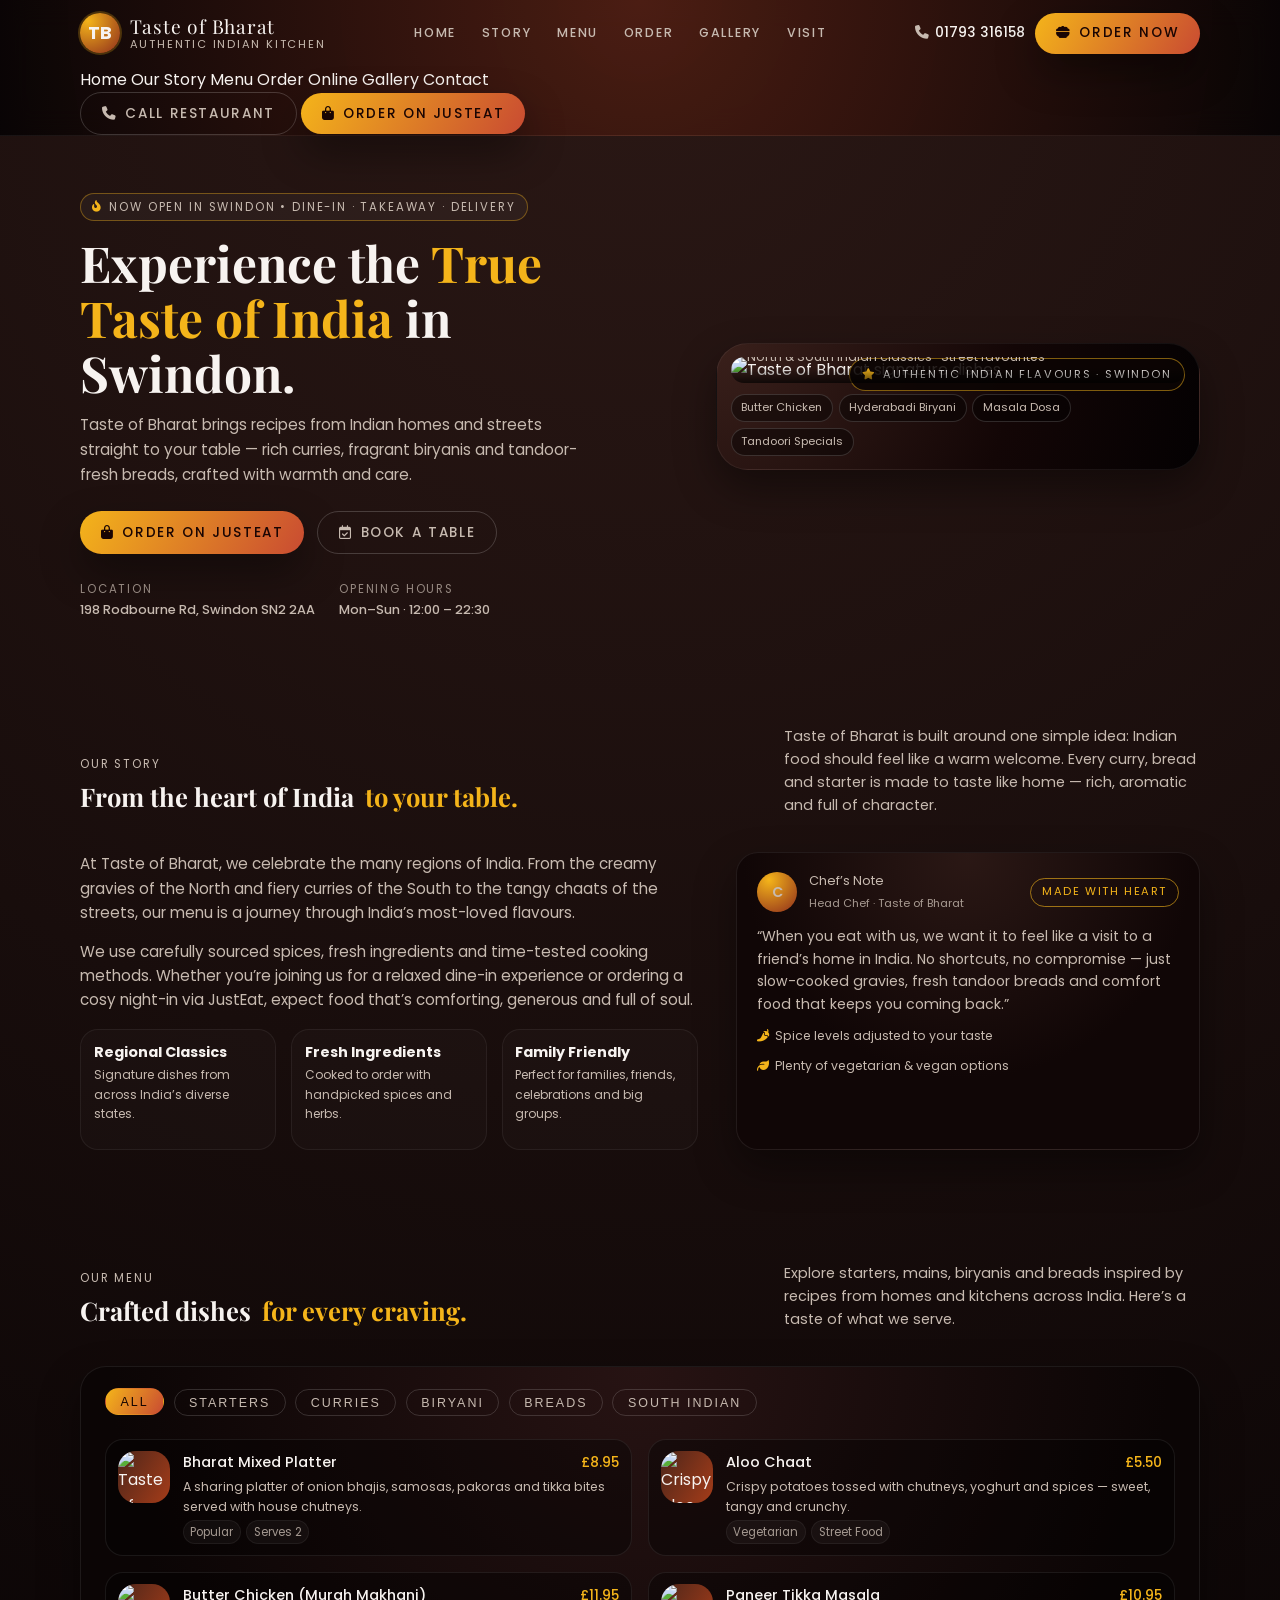
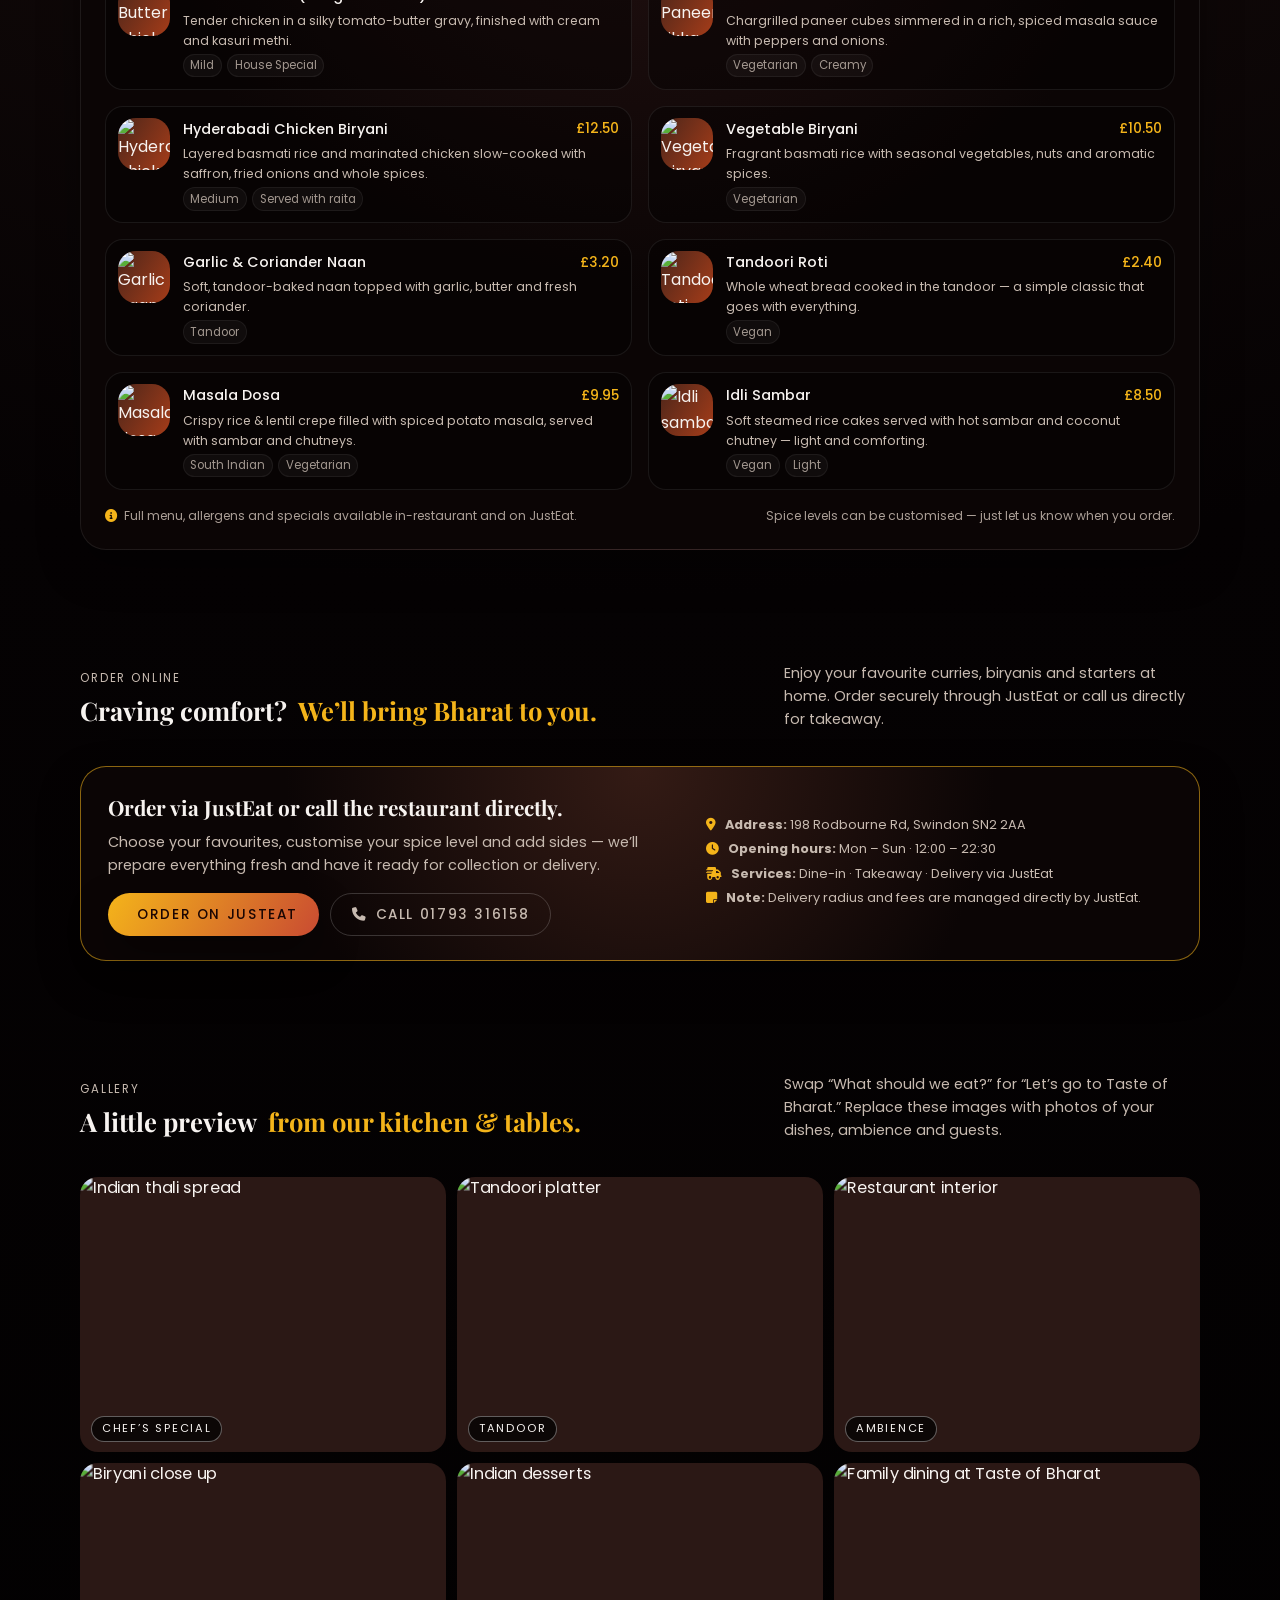
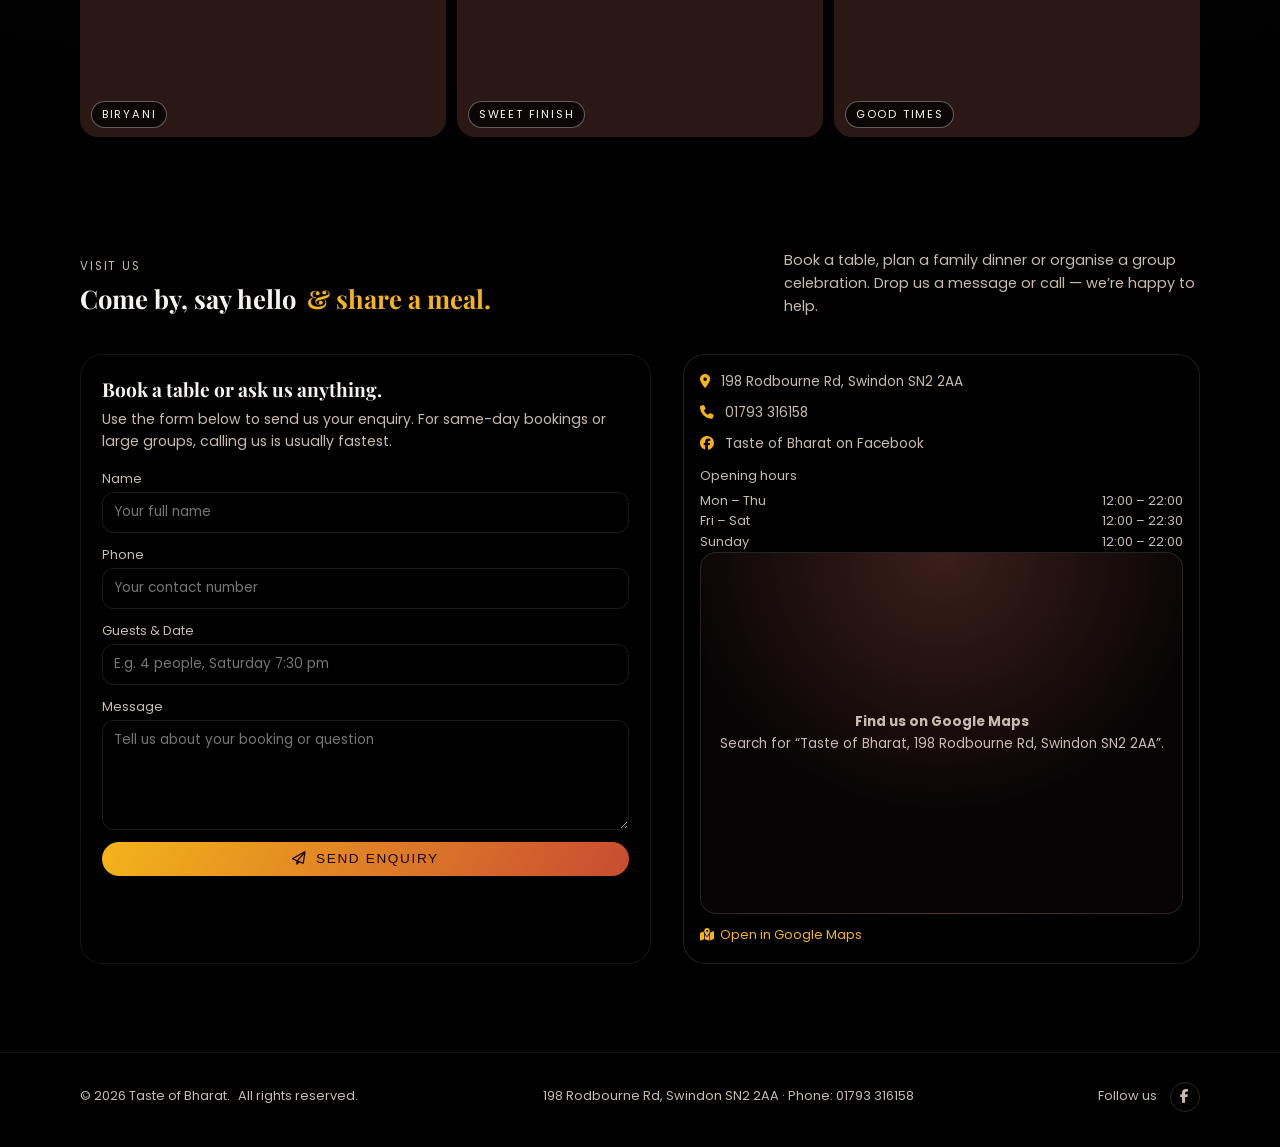
==== ToB.html @ fc9e3d6b "Index.html" ====
<!DOCTYPE html>
<html lang="en">
<head>
  <meta charset="UTF-8" />
  <meta name="viewport" content="width=device-width, initial-scale=1.0" />
  <title>Taste of Bharat | Authentic Indian Restaurant in Swindon</title>

  <!-- SEO Meta -->
  <meta name="description" content="Taste of Bharat is an authentic Indian restaurant in Swindon serving rich, homely flavours of India. Dine-in, takeaway and delivery available." />

  <!-- Google Fonts -->
  <link rel="preconnect" href="https://fonts.googleapis.com" />
  <link rel="preconnect" href="https://fonts.gstatic.com" crossorigin />
  <link href="https://fonts.googleapis.com/css2?family=Playfair+Display:wght@500;700&family=Poppins:wght@300;400;500;600;700&display=swap" rel="stylesheet" />

  <!-- Icons (Font Awesome) -->
  <link
    rel="stylesheet"
    href="https://cdnjs.cloudflare.com/ajax/libs/font-awesome/6.5.0/css/all.min.css"
    integrity="sha512-DTOQO9RWCH3ppGqcWaEA1BIZOC6xxalwEsw9c2QQeAIftl+Vegovlnee1c9QX4TctnWMn13TZye+giMm8e2LwA=="
    crossorigin="anonymous"
    referrerpolicy="no-referrer"
  />

  <style>
    :root {
      --primary: #c94b32; /* warm red */
      --primary-dark: #8f2e1c;
      --accent: #f4b41a; /* saffron gold */
      --bg: #0e0b0a;
      --bg-light: #171212;
      --text: #f7f3f0;
      --muted: #c7bab0;
      --card: #201614;
      --shadow-soft: 0 18px 40px rgba(0, 0, 0, 0.4);
      --radius-lg: 22px;
      --radius-pill: 999px;
      --transition-fast: 0.2s ease-out;
    }

    * {
      box-sizing: border-box;
      margin: 0;
      padding: 0;
    }

    html {
      scroll-behavior: smooth;
    }

    body {
      font-family: "Poppins", system-ui, -apple-system, BlinkMacSystemFont, "Segoe UI", sans-serif;
      background: radial-gradient(circle at top, #2b1815 0, #050203 50%, #000 100%);
      color: var(--text);
      line-height: 1.6;
      min-height: 100vh;
    }

    img {
      max-width: 100%;
      display: block;
    }

    a {
      color: inherit;
      text-decoration: none;
    }

    /* Layout */
    .container {
      width: min(1120px, 92vw);
      margin: 0 auto;
    }

    /* Header */
    header {
      position: sticky;
      top: 0;
      z-index: 50;
      backdrop-filter: blur(14px);
      background: radial-gradient(circle at top, rgba(79, 30, 19, 0.9), rgba(8, 4, 5, 0.95));
      border-bottom: 1px solid rgba(255, 255, 255, 0.06);
    }

    .nav {
      display: flex;
      align-items: center;
      justify-content: space-between;
      padding: 0.8rem 0;
    }

    .brand {
      display: flex;
      align-items: center;
      gap: 0.6rem;
    }

    .brand-logo {
      width: 40px;
      height: 40px;
      border-radius: 50%;
      background: radial-gradient(circle at 20% 20%, #f4b41a, #8f2e1c);
      display: flex;
      align-items: center;
      justify-content: center;
      font-weight: 700;
      font-size: 1.1rem;
      box-shadow: 0 0 0 2px rgba(244, 180, 26, 0.25);
    }

    .brand-text {
      display: flex;
      flex-direction: column;
      line-height: 1.2;
    }

    .brand-title {
      font-family: "Playfair Display", serif;
      font-size: 1.2rem;
      letter-spacing: 0.04em;
    }

    .brand-sub {
      font-size: 0.7rem;
      text-transform: uppercase;
      color: var(--muted);
      letter-spacing: 0.16em;
    }

    .nav-links {
      display: flex;
      align-items: center;
      gap: 1.6rem;
      font-size: 0.9rem;
    }

    .nav-links a {
      position: relative;
      text-transform: uppercase;
      letter-spacing: 0.14em;
      font-weight: 500;
      font-size: 0.78rem;
      color: var(--muted);
    }

    .nav-links a::after {
      content: "";
      position: absolute;
      left: 0;
      bottom: -0.35rem;
      width: 0;
      height: 2px;
      background: linear-gradient(90deg, var(--accent), var(--primary));
      border-radius: 999px;
      transition: width var(--transition-fast);
    }

    .nav-links a:hover::after {
      width: 100%;
    }

    .nav-links a:hover {
      color: var(--text);
    }

    .nav-cta {
      display: flex;
      align-items: center;
      gap: 0.6rem;
    }

    .btn {
      border: none;
      outline: none;
      border-radius: var(--radius-pill);
      padding: 0.6rem 1.3rem;
      font-size: 0.85rem;
      font-weight: 500;
      cursor: pointer;
      display: inline-flex;
      align-items: center;
      justify-content: center;
      gap: 0.5rem;
      text-transform: uppercase;
      letter-spacing: 0.12em;
      transition: transform var(--transition-fast), box-shadow var(--transition-fast), background var(--transition-fast), color var(--transition-fast);
      white-space: nowrap;
    }

    .btn-primary {
      background: linear-gradient(120deg, var(--accent), var(--primary));
      color: #1a0503;
      box-shadow: var(--shadow-soft);
    }

    .btn-primary:hover {
      transform: translateY(-1px);
      box-shadow: 0 24px 60px rgba(0, 0, 0, 0.55);
    }

    .btn-ghost {
      background: transparent;
      color: var(--muted);
      border: 1px solid rgba(255, 255, 255, 0.18);
    }

    .btn-ghost:hover {
      background: rgba(255, 255, 255, 0.04);
      color: var(--text);
    }

    .phone-link {
      display: flex;
      align-items: center;
      gap: 0.4rem;
      font-size: 0.86rem;
      color: var(--muted);
    }

    .phone-link span {
      font-weight: 500;
      color: var(--text);
    }

    .hamburger {
      display: none;
      flex-direction: column;
      gap: 4px;
      cursor: pointer;
    }

    .hamburger span {
      width: 20px;
      height: 2px;
      background: #f5e9e3;
      border-radius: 999px;
      transition: transform 0.2s ease, opacity 0.2s ease;
    }

    /* Mobile nav */
    @media (max-width: 768px) {
      .nav-links,
      .nav-cta .phone-link {
        display: none;
      }

      .hamburger {
        display: flex;
      }

      .nav {
        padding-inline: 0.2rem;
      }

      header {
        background: rgba(10, 4, 5, 0.96);
      }

      .mobile-menu {
        display: none;
        background: #120708;
        border-bottom: 1px solid rgba(255, 255, 255, 0.06);
      }

      .mobile-menu.open {
        display: block;
      }

      .mobile-menu-inner {
        padding: 0.75rem 0 1rem;
        display: flex;
        flex-direction: column;
        gap: 0.4rem;
      }

      .mobile-menu-inner a {
        padding: 0.45rem 0;
        font-size: 0.85rem;
        text-transform: uppercase;
        letter-spacing: 0.16em;
        color: var(--muted);
        border-bottom: 1px dotted rgba(255, 255, 255, 0.08);
      }

      .mobile-menu-inner a:last-child {
        border-bottom: none;
      }

      .mobile-cta {
        display: flex;
        flex-direction: column;
        gap: 0.5rem;
        margin-top: 0.5rem;
      }
    }

    /* Hero */
    .hero {
      padding: 3.5rem 0 3rem;
      position: relative;
    }

    .hero-grid {
      display: grid;
      grid-template-columns: minmax(0, 1.1fr) minmax(0, 0.9fr);
      gap: 2.8rem;
      align-items: center;
    }

    .pill {
      display: inline-flex;
      align-items: center;
      gap: 0.4rem;
      border-radius: var(--radius-pill);
      padding: 0.25rem 0.7rem;
      background: rgba(255, 255, 255, 0.04);
      border: 1px solid rgba(244, 180, 26, 0.38);
      font-size: 0.72rem;
      letter-spacing: 0.16em;
      text-transform: uppercase;
      color: var(--muted);
      margin-bottom: 0.9rem;
    }

    .pill i {
      color: var(--accent);
    }

    .hero-title {
      font-family: "Playfair Display", serif;
      font-size: clamp(2.2rem, 5vw, 3.1rem);
      line-height: 1.1;
      margin-bottom: 0.9rem;
    }

    .hero-title span {
      color: var(--accent);
    }

    .hero-subtitle {
      font-size: 0.96rem;
      color: var(--muted);
      max-width: 32rem;
      margin-bottom: 1.5rem;
    }

    .hero-cta {
      display: flex;
      flex-wrap: wrap;
      gap: 0.8rem;
      margin-bottom: 1.6rem;
    }

    .hero-meta {
      display: flex;
      flex-wrap: wrap;
      gap: 1.5rem;
      font-size: 0.8rem;
      color: var(--muted);
    }

    .hero-tag {
      display: flex;
      flex-direction: column;
      gap: 0.15rem;
    }

    .hero-tag-label {
      text-transform: uppercase;
      letter-spacing: 0.16em;
      font-size: 0.72rem;
      color: rgba(199, 186, 176, 0.7);
    }

    .hero-tag-value {
      font-weight: 500;
    }

    .hero-image-card {
      background: radial-gradient(circle at top left, #3a201b, #130606 60%, #040102 100%);
      border-radius: 32px;
      padding: 0.85rem;
      box-shadow: var(--shadow-soft);
      position: relative;
      overflow: hidden;
      border: 1px solid rgba(255, 255, 255, 0.06);
    }

    .hero-photo {
      position: relative;
      border-radius: 26px;
      overflow: hidden;
      max-height: 360px;
    }

    .hero-photo::before {
      content: "";
      position: absolute;
      inset: 0;
      background: linear-gradient(to top, rgba(0, 0, 0, 0.68), transparent 60%);
      z-index: 1;
    }

    .hero-photo img {
      width: 100%;
      height: 100%;
      object-fit: cover;
    }

    .hero-photo-caption {
      position: absolute;
      left: 1rem;
      bottom: 1rem;
      z-index: 2;
    }

    .hero-photo-caption h3 {
      font-family: "Playfair Display", serif;
      font-size: 1.2rem;
      margin-bottom: 0.15rem;
    }

    .hero-photo-caption p {
      font-size: 0.78rem;
      color: var(--muted);
    }

    .hero-floating-badge {
      position: absolute;
      top: 0.9rem;
      right: 0.9rem;
      background: rgba(12, 5, 4, 0.88);
      border: 1px solid rgba(244, 180, 26, 0.5);
      border-radius: 999px;
      padding: 0.4rem 0.75rem;
      font-size: 0.7rem;
      text-transform: uppercase;
      letter-spacing: 0.16em;
      display: inline-flex;
      align-items: center;
      gap: 0.4rem;
    }

    .hero-floating-badge i {
      color: var(--accent);
    }

    .hero-chip-stack {
      display: flex;
      flex-wrap: wrap;
      gap: 0.35rem;
      margin-top: 0.7rem;
    }

    .chip {
      font-size: 0.7rem;
      padding: 0.25rem 0.6rem;
      border-radius: 999px;
      border: 1px solid rgba(255, 255, 255, 0.15);
      color: var(--muted);
      background: rgba(0, 0, 0, 0.4);
    }

    /* Sections */
    .section {
      padding: 3.5rem 0;
    }

    .section-header {
      display: flex;
      justify-content: space-between;
      align-items: flex-end;
      gap: 1.8rem;
      margin-bottom: 2.2rem;
    }

    .section-title {
      font-family: "Playfair Display", serif;
      font-size: 1.6rem;
      display: flex;
      align-items: center;
      gap: 0.7rem;
    }

    .section-title span {
      color: var(--accent);
    }

    .section-kicker {
      text-transform: uppercase;
      letter-spacing: 0.16em;
      font-size: 0.72rem;
      color: var(--muted);
      margin-bottom: 0.15rem;
    }

    .section-desc {
      font-size: 0.9rem;
      color: var(--muted);
      max-width: 26rem;
    }

    @media (max-width: 768px) {
      .hero {
        padding-top: 2.4rem;
      }

      .hero-grid {
        grid-template-columns: minmax(0, 1fr);
        gap: 2rem;
      }

      .hero-image-card {
        order: -1;
      }

      .section {
        padding: 3rem 0;
      }

      .section-header {
        flex-direction: column;
        align-items: flex-start;
      }
    }

    /* About */
    .about-grid {
      display: grid;
      grid-template-columns: minmax(0, 1.2fr) minmax(0, 0.9fr);
      gap: 2.4rem;
    }

    .about-text p {
      margin-bottom: 0.9rem;
      font-size: 0.95rem;
      color: var(--muted);
    }

    .about-highlights {
      display: grid;
      grid-template-columns: repeat(3, minmax(0, 1fr));
      gap: 0.9rem;
      margin-top: 1rem;
    }

    .about-stat {
      background: rgba(255, 255, 255, 0.02);
      border-radius: 18px;
      padding: 0.7rem 0.8rem;
      border: 1px solid rgba(255, 255, 255, 0.06);
    }

    .about-stat h4 {
      font-size: 0.9rem;
      margin-bottom: 0.1rem;
    }

    .about-stat p {
      font-size: 0.75rem;
      color: var(--muted);
    }

    .about-card {
      background: radial-gradient(circle at top, #2b1815, #100606 60%);
      border-radius: 22px;
      padding: 1.1rem 1.25rem;
      border: 1px solid rgba(255, 255, 255, 0.08);
      box-shadow: var(--shadow-soft);
      display: flex;
      flex-direction: column;
      gap: 0.7rem;
      font-size: 0.88rem;
      color: var(--muted);
    }

    .about-card-header {
      display: flex;
      align-items: center;
      justify-content: space-between;
    }

    .chef-info {
      display: flex;
      align-items: center;
      gap: 0.7rem;
    }

    .chef-avatar {
      width: 40px;
      height: 40px;
      border-radius: 50%;
      background: radial-gradient(circle at 30% 20%, #f4b41a, #8f2e1c);
      display: flex;
      align-items: center;
      justify-content: center;
      font-weight: 600;
    }

    .chef-meta span {
      display: block;
      font-size: 0.8rem;
    }

    .chef-meta small {
      font-size: 0.7rem;
      color: rgba(199, 186, 176, 0.8);
    }

    .about-card-badge {
      font-size: 0.7rem;
      text-transform: uppercase;
      letter-spacing: 0.14em;
      padding: 0.3rem 0.7rem;
      border-radius: 999px;
      border: 1px solid rgba(244, 180, 26, 0.6);
      color: var(--accent);
    }

    .about-card-footer {
      display: flex;
      flex-wrap: wrap;
      justify-content: space-between;
      gap: 0.6rem;
      font-size: 0.77rem;
    }

    .about-card-footer span i {
      margin-right: 0.35rem;
      color: var(--accent);
    }

    @media (max-width: 900px) {
      .about-grid {
        grid-template-columns: minmax(0, 1fr);
      }

      .about-highlights {
        grid-template-columns: repeat(2, minmax(0, 1fr));
      }
    }

    @media (max-width: 600px) {
      .about-highlights {
        grid-template-columns: minmax(0, 1fr);
      }
    }

    /* Menu */
    .menu-card {
      background: radial-gradient(circle at top, #271313, #0b0505 55%);
      border-radius: 26px;
      padding: 1.4rem 1.5rem 1.5rem;
      border: 1px solid rgba(255, 255, 255, 0.08);
      box-shadow: var(--shadow-soft);
    }

    .menu-tabs {
      display: flex;
      flex-wrap: wrap;
      gap: 0.6rem;
      margin-bottom: 1.4rem;
    }

    .menu-tab {
      font-size: 0.78rem;
      padding: 0.35rem 0.9rem;
      border-radius: 999px;
      border: 1px solid rgba(255, 255, 255, 0.15);
      background: transparent;
      color: var(--muted);
      text-transform: uppercase;
      letter-spacing: 0.16em;
      cursor: pointer;
      transition: background var(--transition-fast), color var(--transition-fast), border-color var(--transition-fast), transform var(--transition-fast);
    }

    .menu-tab.active {
      background: linear-gradient(120deg, var(--accent), var(--primary));
      color: #160503;
      border-color: transparent;
      transform: translateY(-1px);
    }

    .menu-grid {
      display: grid;
      grid-template-columns: repeat(2, minmax(0, 1fr));
      gap: 1rem;
    }

    .menu-item {
      display: flex;
      gap: 0.8rem;
      align-items: flex-start;
      padding: 0.7rem 0.75rem;
      border-radius: 18px;
      background: rgba(0, 0, 0, 0.35);
      border: 1px solid rgba(255, 255, 255, 0.08);
    }

    .menu-thumb {
      width: 52px;
      height: 52px;
      border-radius: 18px;
      overflow: hidden;
      flex-shrink: 0;
      background: linear-gradient(120deg, #4d261a, #a53c19);
    }

    .menu-thumb img {
      width: 100%;
      height: 100%;
      object-fit: cover;
    }

    .menu-content {
      flex: 1;
    }

    .menu-title-row {
      display: flex;
      justify-content: space-between;
      align-items: center;
      gap: 0.5rem;
      margin-bottom: 0.2rem;
    }

    .menu-name {
      font-size: 0.9rem;
      font-weight: 500;
    }

    .menu-price {
      font-size: 0.86rem;
      font-weight: 500;
      color: var(--accent);
      white-space: nowrap;
    }

    .menu-desc {
      font-size: 0.78rem;
      color: var(--muted);
      margin-bottom: 0.2rem;
    }

    .menu-tags {
      font-size: 0.72rem;
      color: rgba(199, 186, 176, 0.8);
      display: flex;
      flex-wrap: wrap;
      gap: 0.35rem;
    }

    .menu-tags span {
      padding: 0.1rem 0.4rem;
      border-radius: 999px;
      background: rgba(255, 255, 255, 0.04);
      border: 1px solid rgba(255, 255, 255, 0.06);
    }

    .menu-note {
      margin-top: 1rem;
      font-size: 0.76rem;
      color: rgba(199, 186, 176, 0.85);
      display: flex;
      justify-content: space-between;
      gap: 0.5rem;
      flex-wrap: wrap;
    }

    .menu-note i {
      margin-right: 0.25rem;
      color: var(--accent);
    }

    @media (max-width: 768px) {
      .menu-grid {
        grid-template-columns: minmax(0, 1fr);
      }
    }

    /* Order section */
    .order-card {
      display: grid;
      grid-template-columns: minmax(0, 1.1fr) minmax(0, 0.9fr);
      gap: 1.8rem;
      padding: 1.5rem 1.7rem;
      border-radius: 26px;
      background: radial-gradient(circle at top, #341b15, #0b0505 60%);
      border: 1px solid rgba(244, 180, 26, 0.55);
      box-shadow: var(--shadow-soft);
      align-items: center;
    }

    .order-card h3 {
      font-family: "Playfair Display", serif;
      font-size: 1.3rem;
      margin-bottom: 0.4rem;
    }

    .order-card p {
      font-size: 0.9rem;
      color: var(--muted);
      margin-bottom: 1rem;
    }

    .order-cta {
      display: flex;
      flex-wrap: wrap;
      gap: 0.7rem;
    }

    .order-details {
      font-size: 0.8rem;
      color: var(--muted);
    }

    .order-details div {
      margin-bottom: 0.25rem;
    }

    .order-details i {
      margin-right: 0.35rem;
      color: var(--accent);
    }

    @media (max-width: 768px) {
      .order-card {
        grid-template-columns: minmax(0, 1fr);
      }
    }

    /* Gallery */
    .gallery-grid {
      display: grid;
      grid-template-columns: repeat(3, minmax(0, 1fr));
      gap: 0.7rem;
    }

    .gallery-item {
      position: relative;
      border-radius: 18px;
      overflow: hidden;
      background: #2b1815;
      aspect-ratio: 4/3;
    }

    .gallery-item img {
      width: 100%;
      height: 100%;
      object-fit: cover;
      transform: scale(1.02);
      transition: transform 0.25s ease-out, opacity 0.25s ease-out;
    }

    .gallery-item::after {
      content: "";
      position: absolute;
      inset: 0;
      background: linear-gradient(to top, rgba(0, 0, 0, 0.4), transparent 60%);
      opacity: 0;
      transition: opacity 0.2s ease-out;
    }

    .gallery-item:hover img {
      transform: scale(1.06);
      opacity: 0.92;
    }

    .gallery-item:hover::after {
      opacity: 1;
    }

    .gallery-badge {
      position: absolute;
      left: 0.7rem;
      bottom: 0.6rem;
      font-size: 0.7rem;
      padding: 0.2rem 0.6rem;
      border-radius: 999px;
      background: rgba(0, 0, 0, 0.7);
      border: 1px solid rgba(255, 255, 255, 0.35);
      text-transform: uppercase;
      letter-spacing: 0.16em;
    }

    @media (max-width: 900px) {
      .gallery-grid {
        grid-template-columns: repeat(2, minmax(0, 1fr));
      }
    }

    @media (max-width: 600px) {
      .gallery-grid {
        grid-template-columns: minmax(0, 1fr);
      }
    }

    /* Contact */
    .contact-grid {
      display: grid;
      grid-template-columns: minmax(0, 1.05fr) minmax(0, 0.95fr);
      gap: 2rem;
    }

    .contact-card {
      background: rgba(0, 0, 0, 0.4);
      border-radius: 22px;
      padding: 1.2rem 1.3rem 1.4rem;
      border: 1px solid rgba(255, 255, 255, 0.08);
      box-shadow: var(--shadow-soft);
    }

    .contact-card h3 {
      font-family: "Playfair Display", serif;
      font-size: 1.2rem;
      margin-bottom: 0.2rem;
    }

    .contact-card p {
      font-size: 0.88rem;
      color: var(--muted);
      margin-bottom: 1rem;
    }

    .contact-form {
      display: grid;
      gap: 0.75rem;
    }

    .field {
      display: flex;
      flex-direction: column;
      gap: 0.15rem;
      font-size: 0.8rem;
    }

    .field label {
      color: var(--muted);
    }

    .field input,
    .field textarea {
      background: rgba(0, 0, 0, 0.6);
      border-radius: 12px;
      border: 1px solid rgba(255, 255, 255, 0.1);
      padding: 0.6rem 0.7rem;
      color: var(--text);
      font-family: inherit;
      font-size: 0.85rem;
      outline: none;
      transition: border var(--transition-fast), box-shadow var(--transition-fast), background var(--transition-fast);
    }

    .field input:focus,
    .field textarea:focus {
      border-color: rgba(244, 180, 26, 0.8);
      box-shadow: 0 0 0 1px rgba(244, 180, 26, 0.4);
      background: rgba(0, 0, 0, 0.8);
    }

    .field textarea {
      min-height: 110px;
      resize: vertical;
    }

    .contact-meta {
      font-size: 0.85rem;
      color: var(--muted);
    }

    .contact-meta-item {
      margin-bottom: 0.6rem;
    }

    .contact-meta-item i {
      margin-right: 0.4rem;
      color: var(--accent);
    }

    .contact-hours {
      margin-top: 0.7rem;
      font-size: 0.8rem;
    }

    .hours-list {
      margin-top: 0.25rem;
    }

    .hours-list div {
      display: flex;
      justify-content: space-between;
      gap: 0.5rem;
    }

    .map-card {
      background: rgba(0, 0, 0, 0.6);
      border-radius: 22px;
      padding: 1rem;
      border: 1px solid rgba(255, 255, 255, 0.12);
    }

    .map-placeholder {
      width: 100%;
      border-radius: 16px;
      overflow: hidden;
      border: 1px solid rgba(255, 255, 255, 0.12);
      aspect-ratio: 4/3;
      background: radial-gradient(circle at top, #3b1f1a, #080405 60%);
      display: flex;
      align-items: center;
      justify-content: center;
      font-size: 0.85rem;
      color: var(--muted);
      text-align: center;
      padding: 1rem;
    }

    .map-link {
      margin-top: 0.7rem;
      font-size: 0.8rem;
      color: var(--accent);
      display: inline-flex;
      align-items: center;
      gap: 0.35rem;
    }

    @media (max-width: 900px) {
      .contact-grid {
        grid-template-columns: minmax(0, 1fr);
      }
    }

    /* Footer */
    footer {
      padding: 1.8rem 0 2.2rem;
      border-top: 1px solid rgba(255, 255, 255, 0.08);
      margin-top: 2rem;
    }

    .footer-grid {
      display: flex;
      flex-wrap: wrap;
      gap: 1.4rem;
      justify-content: space-between;
      align-items: center;
      font-size: 0.8rem;
      color: var(--muted);
    }

    .footer-brand {
      display: flex;
      align-items: center;
      gap: 0.5rem;
    }

    .footer-social {
      display: flex;
      align-items: center;
      gap: 0.8rem;
    }

    .footer-social a {
      width: 30px;
      height: 30px;
      border-radius: 999px;
      border: 1px solid rgba(255, 255, 255, 0.15);
      display: inline-flex;
      align-items: center;
      justify-content: center;
      font-size: 0.86rem;
      transition: background var(--transition-fast), border var(--transition-fast), transform var(--transition-fast);
    }

    .footer-social a:hover {
      background: rgba(244, 180, 26, 0.1);
      border-color: rgba(244, 180, 26, 0.7);
      transform: translateY(-1px);
    }

    /* WhatsApp floating button (optional) */
    .whatsapp-float {
      position: fixed;
      right: 1.2rem;
      bottom: 1.3rem;
      z-index: 60;
    }

    .whatsapp-float a {
      width: 50px;
      height: 50px;
      border-radius: 50%;
      background: #25d366;
      display: flex;
      align-items: center;
      justify-content: center;
      color: #fff;
      box-shadow: 0 12px 30px rgba(0, 0, 0, 0.6);
      font-size: 1.3rem;
    }

    @media (max-width: 600px) {
      .whatsapp-float a {
        width: 46px;
        height: 46px;
        font-size: 1.15rem;
      }
    }
  </style>
</head>
<body>
  <!-- Header -->
  <header>
    <div class="container">
      <nav class="nav">
        <div class="brand">
          <div class="brand-logo">TB</div>
          <div class="brand-text">
            <span class="brand-title">Taste of Bharat</span>
            <span class="brand-sub">Authentic Indian Kitchen</span>
          </div>
        </div>

        <div class="nav-links">
          <a href="#home">Home</a>
          <a href="#about">Story</a>
          <a href="#menu">Menu</a>
          <a href="#order">Order</a>
          <a href="#gallery">Gallery</a>
          <a href="#contact">Visit</a>
        </div>

        <div class="nav-cta">
          <a href="tel:01793316158" class="phone-link">
            <i class="fa-solid fa-phone"></i>
            <span>01793&nbsp;316158</span>
          </a>
          <a href="#order" class="btn btn-primary">
            <i class="fa-solid fa-bowl-food"></i>
            Order Now
          </a>
          <div class="hamburger" id="hamburger">
            <span></span><span></span><span></span>
          </div>
        </div>
      </nav>
    </div>

    <!-- Mobile menu -->
    <div class="mobile-menu" id="mobileMenu">
      <div class="container">
        <div class="mobile-menu-inner">
          <a href="#home">Home</a>
          <a href="#about">Our Story</a>
          <a href="#menu">Menu</a>
          <a href="#order">Order Online</a>
          <a href="#gallery">Gallery</a>
          <a href="#contact">Contact</a>

          <div class="mobile-cta">
            <a href="tel:01793316158" class="btn btn-ghost">
              <i class="fa-solid fa-phone"></i>
              Call Restaurant
            </a>
            <a href="#order" class="btn btn-primary">
              <i class="fa-solid fa-bag-shopping"></i>
              Order on JustEat
            </a>
          </div>
        </div>
      </div>
    </div>
  </header>

  <!-- Hero -->
  <main id="home" class="hero">
    <div class="container">
      <div class="hero-grid">
        <!-- Left -->
        <div>
          <div class="pill">
            <i class="fa-solid fa-fire-flame-curved"></i>
            Now open in Swindon • Dine-in · Takeaway · Delivery
          </div>
          <h1 class="hero-title">
            Experience the <span>True Taste of India</span> in Swindon.
          </h1>
          <p class="hero-subtitle">
            Taste of Bharat brings recipes from Indian homes and streets straight to your table — rich curries, fragrant biryanis and tandoor-fresh breads, crafted with warmth and care.
          </p>

          <div class="hero-cta">
            <a href="#order" class="btn btn-primary">
              <i class="fa-solid fa-bag-shopping"></i>
              Order on JustEat
            </a>
            <a href="#contact" class="btn btn-ghost">
              <i class="fa-regular fa-calendar-check"></i>
              Book a Table
            </a>
          </div>

          <div class="hero-meta">
            <div class="hero-tag">
              <span class="hero-tag-label">Location</span>
              <span class="hero-tag-value">198 Rodbourne Rd, Swindon SN2 2AA</span>
            </div>
            <div class="hero-tag">
              <span class="hero-tag-label">Opening Hours</span>
              <span class="hero-tag-value">Mon–Sun · 12:00 – 22:30</span>
            </div>
          </div>
        </div>

        <!-- Right -->
        <div class="hero-image-card">
          <div class="hero-photo">
            <!-- Replace src with your hero food photo -->
            <img src="hero-food.jpg" alt="Taste of Bharat signature dishes" />
            <div class="hero-photo-caption">
              <h3>Plates Full of Bharat</h3>
              <p>North & South Indian classics · Street favourites</p>
            </div>
          </div>

          <div class="hero-floating-badge">
            <i class="fa-solid fa-star"></i>
            Authentic Indian flavours · Swindon
          </div>

          <div class="hero-chip-stack">
            <span class="chip">Butter Chicken</span>
            <span class="chip">Hyderabadi Biryani</span>
            <span class="chip">Masala Dosa</span>
            <span class="chip">Tandoori Specials</span>
          </div>
        </div>
      </div>
    </div>
  </main>

  <!-- About -->
  <section id="about" class="section">
    <div class="container">
      <div class="section-header">
        <div>
          <div class="section-kicker">Our Story</div>
          <h2 class="section-title">
            From the heart of India <span>to your table.</span>
          </h2>
        </div>
        <p class="section-desc">
          Taste of Bharat is built around one simple idea: Indian food should feel like a warm welcome. Every curry, bread and starter is made to taste like home — rich, aromatic and full of character.
        </p>
      </div>

      <div class="about-grid">
        <div class="about-text">
          <p>
            At Taste of Bharat, we celebrate the many regions of India. From the creamy gravies of the North and fiery curries of the South to the tangy chaats of the streets, our menu is a journey through India’s most-loved flavours.
          </p>
          <p>
            We use carefully sourced spices, fresh ingredients and time-tested cooking methods. Whether you’re joining us for a relaxed dine-in experience or ordering a cosy night-in via JustEat, expect food that’s comforting, generous and full of soul.
          </p>

          <div class="about-highlights">
            <div class="about-stat">
              <h4>Regional Classics</h4>
              <p>Signature dishes from across India’s diverse states.</p>
            </div>
            <div class="about-stat">
              <h4>Fresh Ingredients</h4>
              <p>Cooked to order with handpicked spices and herbs.</p>
            </div>
            <div class="about-stat">
              <h4>Family Friendly</h4>
              <p>Perfect for families, friends, celebrations and big groups.</p>
            </div>
          </div>
        </div>

        <aside class="about-card">
          <div class="about-card-header">
            <div class="chef-info">
              <div class="chef-avatar">C</div>
              <div class="chef-meta">
                <span>Chef’s Note</span>
                <small>Head Chef · Taste of Bharat</small>
              </div>
            </div>
            <div class="about-card-badge">Made with Heart</div>
          </div>
          <p>
            “When you eat with us, we want it to feel like a visit to a friend’s home in India. No shortcuts, no compromise —
            just slow-cooked gravies, fresh tandoor breads and comfort food that keeps you coming back.”
          </p>
          <div class="about-card-footer">
            <span><i class="fa-solid fa-pepper-hot"></i>Spice levels adjusted to your taste</span>
            <span><i class="fa-solid fa-leaf"></i>Plenty of vegetarian & vegan options</span>
          </div>
        </aside>
      </div>
    </div>
  </section>

  <!-- Menu -->
  <section id="menu" class="section">
    <div class="container">
      <div class="section-header">
        <div>
          <div class="section-kicker">Our Menu</div>
          <h2 class="section-title">
            Crafted dishes <span>for every craving.</span>
          </h2>
        </div>
        <p class="section-desc">
          Explore starters, mains, biryanis and breads inspired by recipes from homes and kitchens across India. Here’s a taste of what we serve.
        </p>
      </div>

      <div class="menu-card">
        <div class="menu-tabs">
          <button class="menu-tab active" data-category="all">All</button>
          <button class="menu-tab" data-category="starters">Starters</button>
          <button class="menu-tab" data-category="mains">Curries</button>
          <button class="menu-tab" data-category="biryani">Biryani</button>
          <button class="menu-tab" data-category="breads">Breads</button>
          <button class="menu-tab" data-category="south">South Indian</button>
        </div>

        <div class="menu-grid" id="menuGrid">
          <!-- Each .menu-item has data-category attribute(s) -->
          <article class="menu-item" data-category="starters">
            <div class="menu-thumb">
              <img src="starter-mixed-platter.jpg" alt="Taste of Bharat mixed starter platter" />
            </div>
            <div class="menu-content">
              <div class="menu-title-row">
                <h3 class="menu-name">Bharat Mixed Platter</h3>
                <span class="menu-price">£8.95</span>
              </div>
              <p class="menu-desc">
                A sharing platter of onion bhajis, samosas, pakoras and tikka bites served with house chutneys.
              </p>
              <div class="menu-tags">
                <span>Popular</span>
                <span>Serves 2</span>
              </div>
            </div>
          </article>

          <article class="menu-item" data-category="starters">
            <div class="menu-thumb">
              <img src="starter-chaat.jpg" alt="Crispy aloo chaat" />
            </div>
            <div class="menu-content">
              <div class="menu-title-row">
                <h3 class="menu-name">Aloo Chaat</h3>
                <span class="menu-price">£5.50</span>
              </div>
              <p class="menu-desc">
                Crispy potatoes tossed with chutneys, yoghurt and spices — sweet, tangy and crunchy.
              </p>
              <div class="menu-tags">
                <span>Vegetarian</span>
                <span>Street Food</span>
              </div>
            </div>
          </article>

          <article class="menu-item" data-category="mains">
            <div class="menu-thumb">
              <img src="main-butter-chicken.jpg" alt="Butter chicken curry" />
            </div>
            <div class="menu-content">
              <div class="menu-title-row">
                <h3 class="menu-name">Butter Chicken (Murgh Makhani)</h3>
                <span class="menu-price">£11.95</span>
              </div>
              <p class="menu-desc">
                Tender chicken in a silky tomato-butter gravy, finished with cream and kasuri methi.
              </p>
              <div class="menu-tags">
                <span>Mild</span>
                <span>House Special</span>
              </div>
            </div>
          </article>

          <article class="menu-item" data-category="mains">
            <div class="menu-thumb">
              <img src="main-paneer-tikka-masala.jpg" alt="Paneer tikka masala" />
            </div>
            <div class="menu-content">
              <div class="menu-title-row">
                <h3 class="menu-name">Paneer Tikka Masala</h3>
                <span class="menu-price">£10.95</span>
              </div>
              <p class="menu-desc">
                Chargrilled paneer cubes simmered in a rich, spiced masala sauce with peppers and onions.
              </p>
              <div class="menu-tags">
                <span>Vegetarian</span>
                <span>Creamy</span>
              </div>
            </div>
          </article>

          <article class="menu-item" data-category="biryani">
            <div class="menu-thumb">
              <img src="biryani-hyderabadi.jpg" alt="Hyderabadi chicken biryani" />
            </div>
            <div class="menu-content">
              <div class="menu-title-row">
                <h3 class="menu-name">Hyderabadi Chicken Biryani</h3>
                <span class="menu-price">£12.50</span>
              </div>
              <p class="menu-desc">
                Layered basmati rice and marinated chicken slow-cooked with saffron, fried onions and whole spices.
              </p>
              <div class="menu-tags">
                <span>Medium</span>
                <span>Served with raita</span>
              </div>
            </div>
          </article>

          <article class="menu-item" data-category="biryani">
            <div class="menu-thumb">
              <img src="biryani-veg.jpg" alt="Vegetable biryani" />
            </div>
            <div class="menu-content">
              <div class="menu-title-row">
                <h3 class="menu-name">Vegetable Biryani</h3>
                <span class="menu-price">£10.50</span>
              </div>
              <p class="menu-desc">
                Fragrant basmati rice with seasonal vegetables, nuts and aromatic spices.
              </p>
              <div class="menu-tags">
                <span>Vegetarian</span>
              </div>
            </div>
          </article>

          <article class="menu-item" data-category="breads">
            <div class="menu-thumb">
              <img src="bread-naan.jpg" alt="Garlic naan bread" />
            </div>
            <div class="menu-content">
              <div class="menu-title-row">
                <h3 class="menu-name">Garlic & Coriander Naan</h3>
                <span class="menu-price">£3.20</span>
              </div>
              <p class="menu-desc">
                Soft, tandoor-baked naan topped with garlic, butter and fresh coriander.
              </p>
              <div class="menu-tags">
                <span>Tandoor</span>
              </div>
            </div>
          </article>

          <article class="menu-item" data-category="breads">
            <div class="menu-thumb">
              <img src="bread-roti.jpg" alt="Tandoori roti" />
            </div>
            <div class="menu-content">
              <div class="menu-title-row">
                <h3 class="menu-name">Tandoori Roti</h3>
                <span class="menu-price">£2.40</span>
              </div>
              <p class="menu-desc">
                Whole wheat bread cooked in the tandoor — a simple classic that goes with everything.
              </p>
              <div class="menu-tags">
                <span>Vegan</span>
              </div>
            </div>
          </article>

          <article class="menu-item" data-category="south">
            <div class="menu-thumb">
              <img src="south-dosa.jpg" alt="Masala dosa" />
            </div>
            <div class="menu-content">
              <div class="menu-title-row">
                <h3 class="menu-name">Masala Dosa</h3>
                <span class="menu-price">£9.95</span>
              </div>
              <p class="menu-desc">
                Crispy rice & lentil crepe filled with spiced potato masala, served with sambar and chutneys.
              </p>
              <div class="menu-tags">
                <span>South Indian</span>
                <span>Vegetarian</span>
              </div>
            </div>
          </article>

          <article class="menu-item" data-category="south">
            <div class="menu-thumb">
              <img src="south-idli.jpg" alt="Idli sambar" />
            </div>
            <div class="menu-content">
              <div class="menu-title-row">
                <h3 class="menu-name">Idli Sambar</h3>
                <span class="menu-price">£8.50</span>
              </div>
              <p class="menu-desc">
                Soft steamed rice cakes served with hot sambar and coconut chutney — light and comforting.
              </p>
              <div class="menu-tags">
                <span>Vegan</span>
                <span>Light</span>
              </div>
            </div>
          </article>
        </div>

        <div class="menu-note">
          <span>
            <i class="fa-solid fa-circle-info"></i>
            Full menu, allergens and specials available in-restaurant and on JustEat.
          </span>
          <span>
            Spice levels can be customised — just let us know when you order.
          </span>
        </div>
      </div>
    </div>
  </section>

  <!-- Order Online -->
  <section id="order" class="section">
    <div class="container">
      <div class="section-header">
        <div>
          <div class="section-kicker">Order Online</div>
          <h2 class="section-title">
            Craving comfort? <span>We’ll bring Bharat to you.</span>
          </h2>
        </div>
        <p class="section-desc">
          Enjoy your favourite curries, biryanis and starters at home. Order securely through JustEat or call us directly for takeaway.
        </p>
      </div>

      <div class="order-card">
        <div>
          <h3>Order via JustEat or call the restaurant directly.</h3>
          <p>
            Choose your favourites, customise your spice level and add sides — we’ll prepare everything fresh and have it ready for collection or delivery.
          </p>

          <div class="order-cta">
            <!-- Replace # with your actual JustEat listing URL when available -->
            <a href="#" class="btn btn-primary" target="_blank" rel="noopener">
              <i class="fa-brands fa-justeat"></i>
              Order on JustEat
            </a>
            <a href="tel:01793316158" class="btn btn-ghost">
              <i class="fa-solid fa-phone"></i>
              Call 01793 316158
            </a>
          </div>
        </div>

        <div class="order-details">
          <div>
            <i class="fa-solid fa-location-dot"></i>
            <strong>Address:</strong> 198 Rodbourne Rd, Swindon SN2 2AA
          </div>
          <div>
            <i class="fa-solid fa-clock"></i>
            <strong>Opening hours:</strong> Mon – Sun · 12:00 – 22:30
          </div>
          <div>
            <i class="fa-solid fa-truck-fast"></i>
            <strong>Services:</strong> Dine-in · Takeaway · Delivery via JustEat
          </div>
          <div>
            <i class="fa-solid fa-note-sticky"></i>
            <strong>Note:</strong> Delivery radius and fees are managed directly by JustEat.
          </div>
        </div>
      </div>
    </div>
  </section>

  <!-- Gallery -->
  <section id="gallery" class="section">
    <div class="container">
      <div class="section-header">
        <div>
          <div class="section-kicker">Gallery</div>
          <h2 class="section-title">
            A little preview <span>from our kitchen & tables.</span>
          </h2>
        </div>
        <p class="section-desc">
          Swap “What should we eat?” for “Let’s go to Taste of Bharat.” Replace these images with photos of your dishes, ambience and guests.
        </p>
      </div>

      <div class="gallery-grid">
        <!-- Replace src values with your own photos -->
        <div class="gallery-item">
          <img src="gallery-1.jpg" alt="Indian thali spread" />
          <span class="gallery-badge">Chef’s Special</span>
        </div>
        <div class="gallery-item">
          <img src="gallery-2.jpg" alt="Tandoori platter" />
          <span class="gallery-badge">Tandoor</span>
        </div>
        <div class="gallery-item">
          <img src="gallery-3.jpg" alt="Restaurant interior" />
          <span class="gallery-badge">Ambience</span>
        </div>
        <div class="gallery-item">
          <img src="gallery-4.jpg" alt="Biryani close up" />
          <span class="gallery-badge">Biryani</span>
        </div>
        <div class="gallery-item">
          <img src="gallery-5.jpg" alt="Indian desserts" />
          <span class="gallery-badge">Sweet Finish</span>
        </div>
        <div class="gallery-item">
          <img src="gallery-6.jpg" alt="Family dining at Taste of Bharat" />
          <span class="gallery-badge">Good Times</span>
        </div>
      </div>
    </div>
  </section>

  <!-- Contact -->
  <section id="contact" class="section">
    <div class="container">
      <div class="section-header">
        <div>
          <div class="section-kicker">Visit Us</div>
          <h2 class="section-title">
            Come by, say hello <span>& share a meal.</span>
          </h2>
        </div>
        <p class="section-desc">
          Book a table, plan a family dinner or organise a group celebration. Drop us a message or call — we’re happy to help.
        </p>
      </div>

      <div class="contact-grid">
        <div class="contact-card">
          <h3>Book a table or ask us anything.</h3>
          <p>
            Use the form below to send us your enquiry. For same-day bookings or large groups, calling us is usually fastest.
          </p>

          <!-- Replace action with your Formspree / backend endpoint if needed -->
          <form class="contact-form" action="#" method="post">
            <div class="field">
              <label for="name">Name</label>
              <input id="name" name="name" type="text" placeholder="Your full name" required />
            </div>
            <div class="field">
              <label for="phone">Phone</label>
              <input id="phone" name="phone" type="tel" placeholder="Your contact number" required />
            </div>
            <div class="field">
              <label for="guests">Guests &amp; Date</label>
              <input id="guests" name="guests" type="text" placeholder="E.g. 4 people, Saturday 7:30 pm" />
            </div>
            <div class="field">
              <label for="message">Message</label>
              <textarea id="message" name="message" placeholder="Tell us about your booking or question"></textarea>
            </div>
            <button type="submit" class="btn btn-primary">
              <i class="fa-regular fa-paper-plane"></i>
              Send Enquiry
            </button>
          </form>
        </div>

        <div class="map-card">
          <div class="contact-meta">
            <div class="contact-meta-item">
              <i class="fa-solid fa-location-dot"></i>
              198 Rodbourne Rd, Swindon SN2 2AA
            </div>
            <div class="contact-meta-item">
              <i class="fa-solid fa-phone"></i>
              <a href="tel:01793316158">01793 316158</a>
            </div>
            <div class="contact-meta-item">
              <i class="fa-brands fa-facebook"></i>
              <a href="https://www.facebook.com/share/1CAsTpvdjP/?mibextid=wwXIfr" target="_blank" rel="noopener">
                Taste of Bharat on Facebook
              </a>
            </div>

            <div class="contact-hours">
              Opening hours
              <div class="hours-list">
                <div><span>Mon – Thu</span><span>12:00 – 22:00</span></div>
                <div><span>Fri – Sat</span><span>12:00 – 22:30</span></div>
                <div><span>Sunday</span><span>12:00 – 22:00</span></div>
              </div>
            </div>
          </div>

          <div class="map-placeholder">
            <!-- You can replace this with an actual Google Maps embed iframe -->
            <div>
              <strong>Find us on Google Maps</strong><br />
              Search for “Taste of Bharat, 198 Rodbourne Rd, Swindon SN2 2AA”.
            </div>
          </div>

          <a
            class="map-link"
            href="https://www.google.com/maps/search/?api=1&query=198+Rodbourne+Rd,+Swindon+SN2+2AA"
            target="_blank"
            rel="noopener"
          >
            <i class="fa-solid fa-map-location-dot"></i>
            Open in Google Maps
          </a>
        </div>
      </div>
    </div>
  </section>

  <!-- Footer -->
  <footer>
    <div class="container">
      <div class="footer-grid">
        <div class="footer-brand">
          <span>&copy; <span id="year"></span> Taste of Bharat.</span>
          <span>All rights reserved.</span>
        </div>
        <div>198 Rodbourne Rd, Swindon SN2 2AA · Phone: <a href="tel:01793316158">01793 316158</a></div>
        <div class="footer-social">
          <span>Follow us</span>
          <a
            href="https://www.facebook.com/share/1CAsTpvdjP/?mibextid=wwXIfr"
            target="_blank"
            rel="noopener"
            aria-label="Facebook"
          >
            <i class="fa-brands fa-facebook-f"></i>
          </a>
          <!-- Add Instagram or others when available
          <a href="#" target="_blank" rel="noopener" aria-label="Instagram">
            <i class="fa-brands fa-instagram"></i>
          </a>
          -->
        </div>
      </div>
    </div>
  </footer>

  <!-- WhatsApp Button (update the phone number if you use WhatsApp for orders) -->
  <!--
  <div class="whatsapp-float">
    <a href="https://wa.me/44XXXXXXXXXX" target="_blank" rel="noopener" aria-label="Chat on WhatsApp">
      <i class="fa-brands fa-whatsapp"></i>
    </a>
  </div>
  -->

  <script>
    // Mobile menu toggle
    const hamburger = document.getElementById("hamburger");
    const mobileMenu = document.getElementById("mobileMenu");

    hamburger.addEventListener("click", () => {
      mobileMenu.classList.toggle("open");
    });

    // Close mobile menu on link click
    document.querySelectorAll(".mobile-menu-inner a").forEach((link) => {
      link.addEventListener("click", () => {
        mobileMenu.classList.remove("open");
      });
    });

    // Menu filter
    const tabs = document.querySelectorAll(".menu-tab");
    const items = document.querySelectorAll(".menu-item");

    tabs.forEach((tab) => {
      tab.addEventListener("click", () => {
        const category = tab.getAttribute("data-category");

        tabs.forEach((t) => t.classList.remove("active"));
        tab.classList.add("active");

        items.forEach((item) => {
          const itemCategory = item.getAttribute("data-category");
          if (category === "all" || itemCategory === category) {
            item.style.display = "flex";
          } else {
            item.style.display = "none";
          }
        });
      });
    });

    // Dynamic year
    document.getElementById("year").textContent = new Date().getFullYear();
  </script>
</body>
</html>
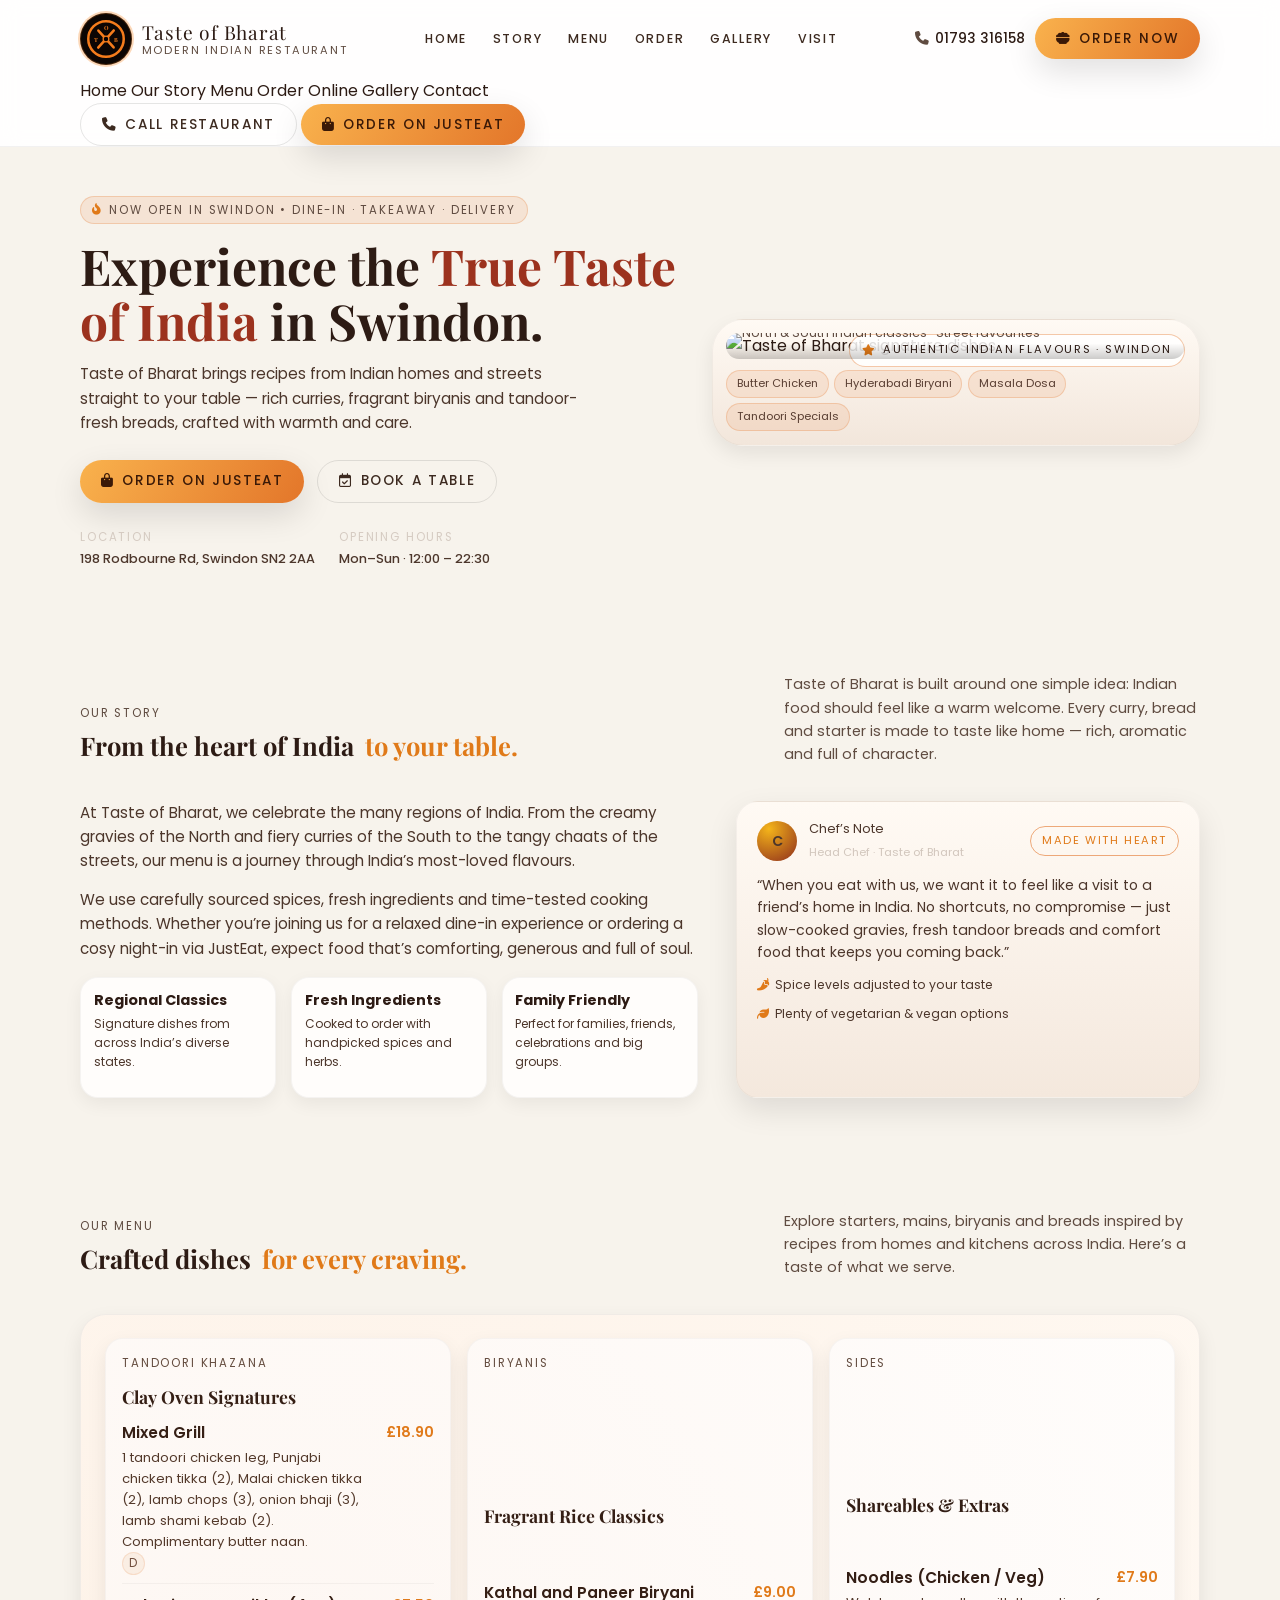
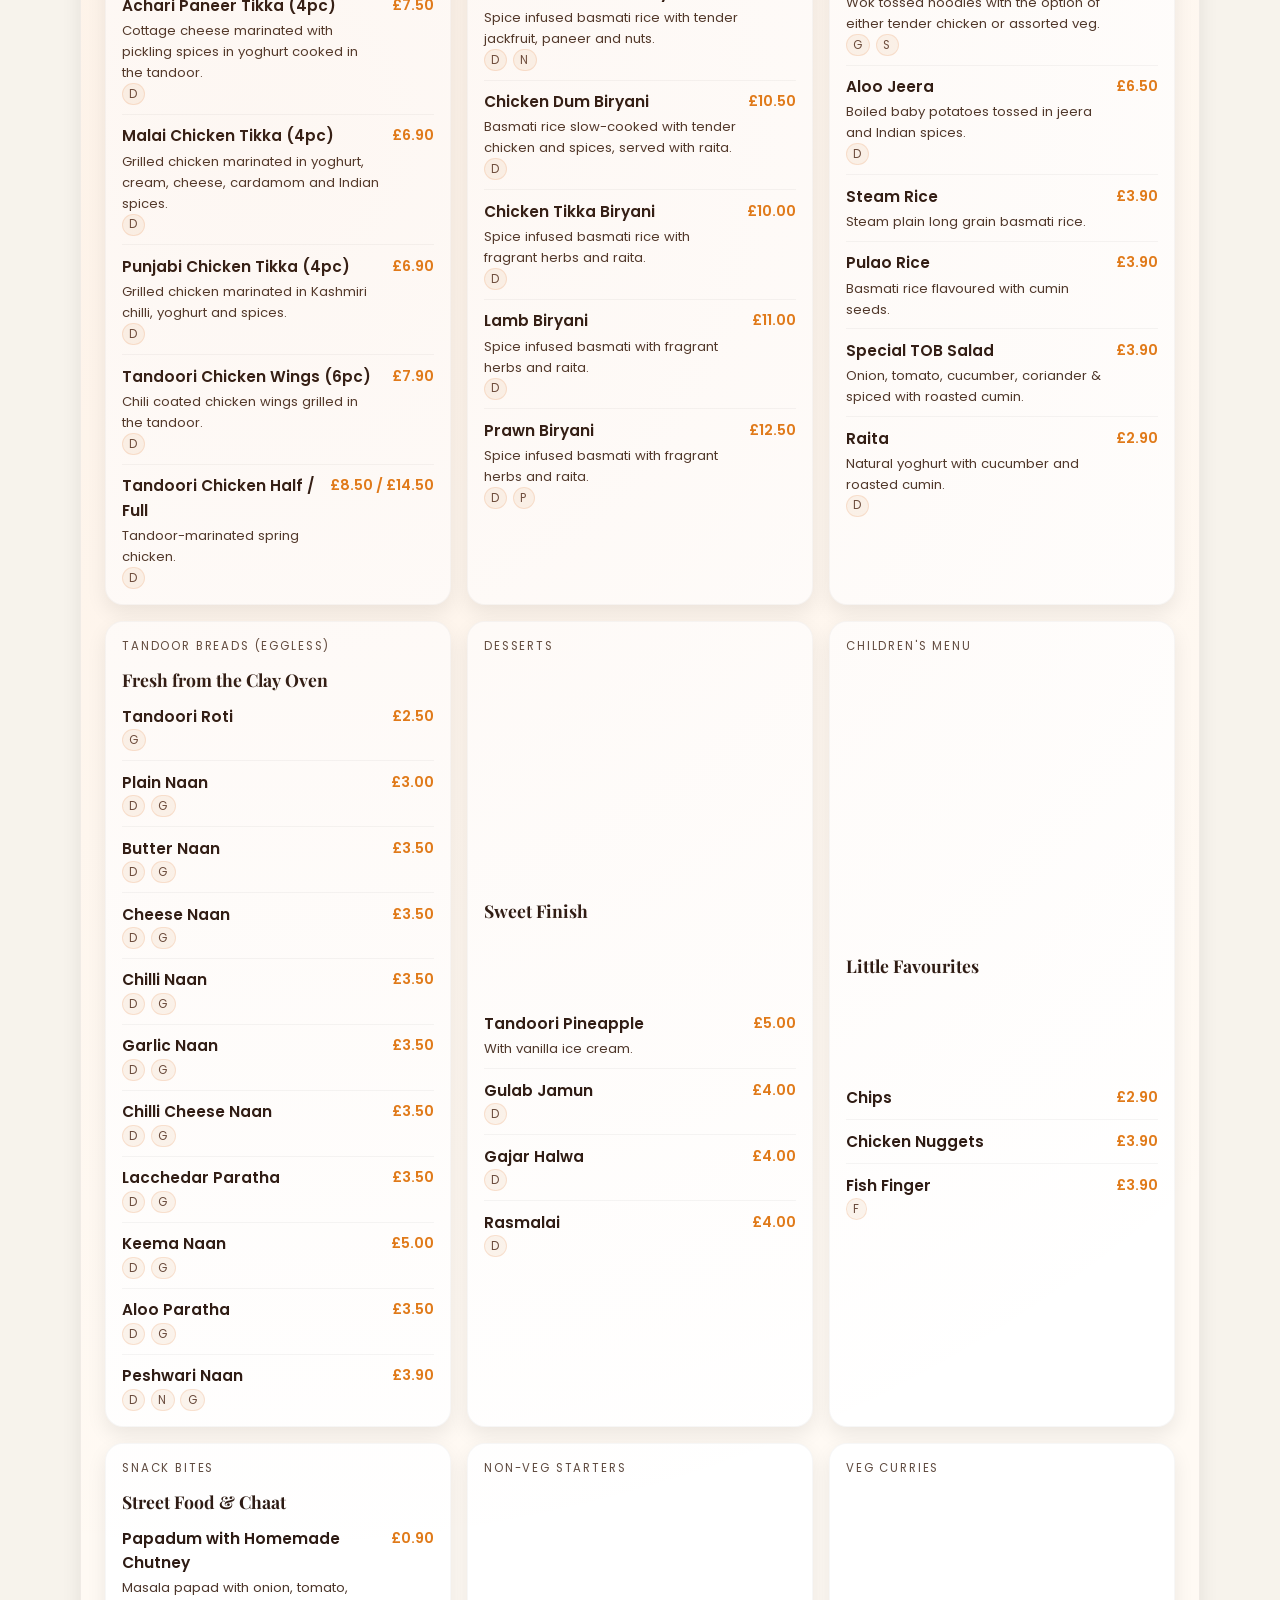
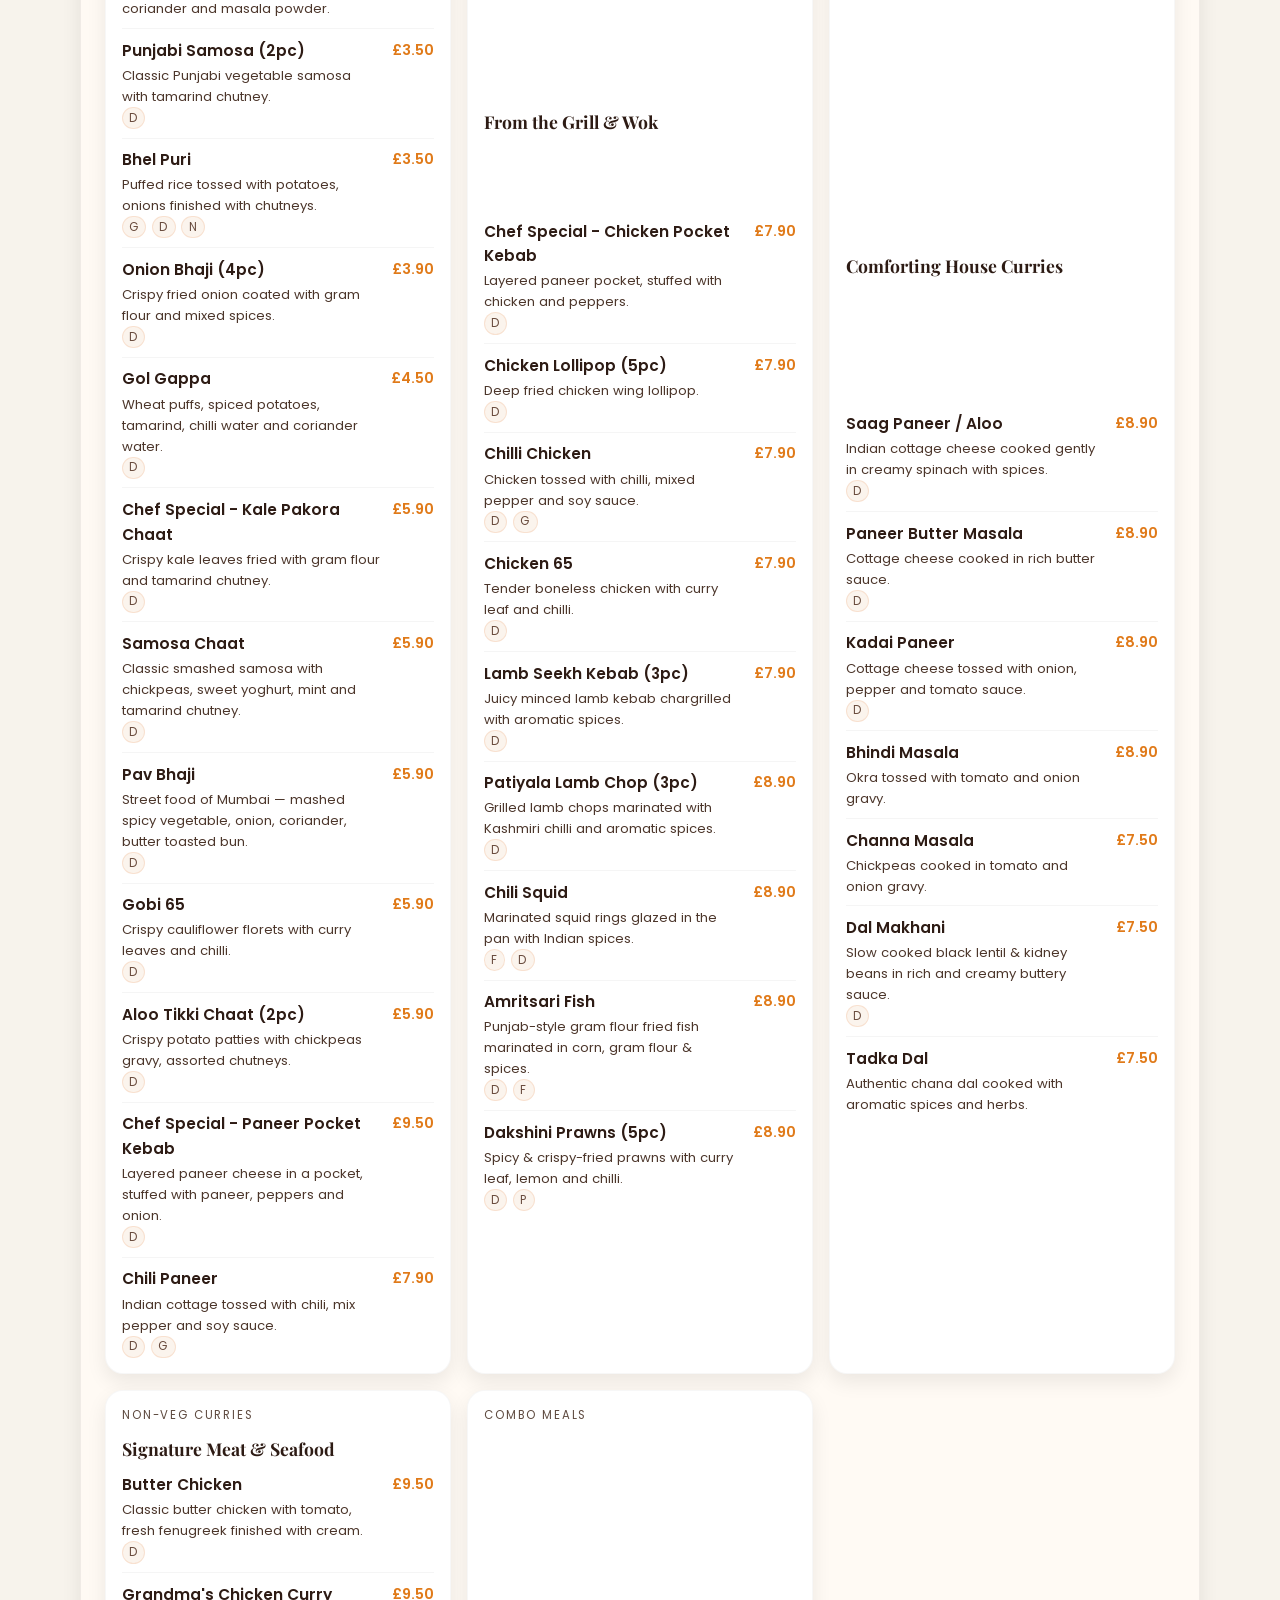
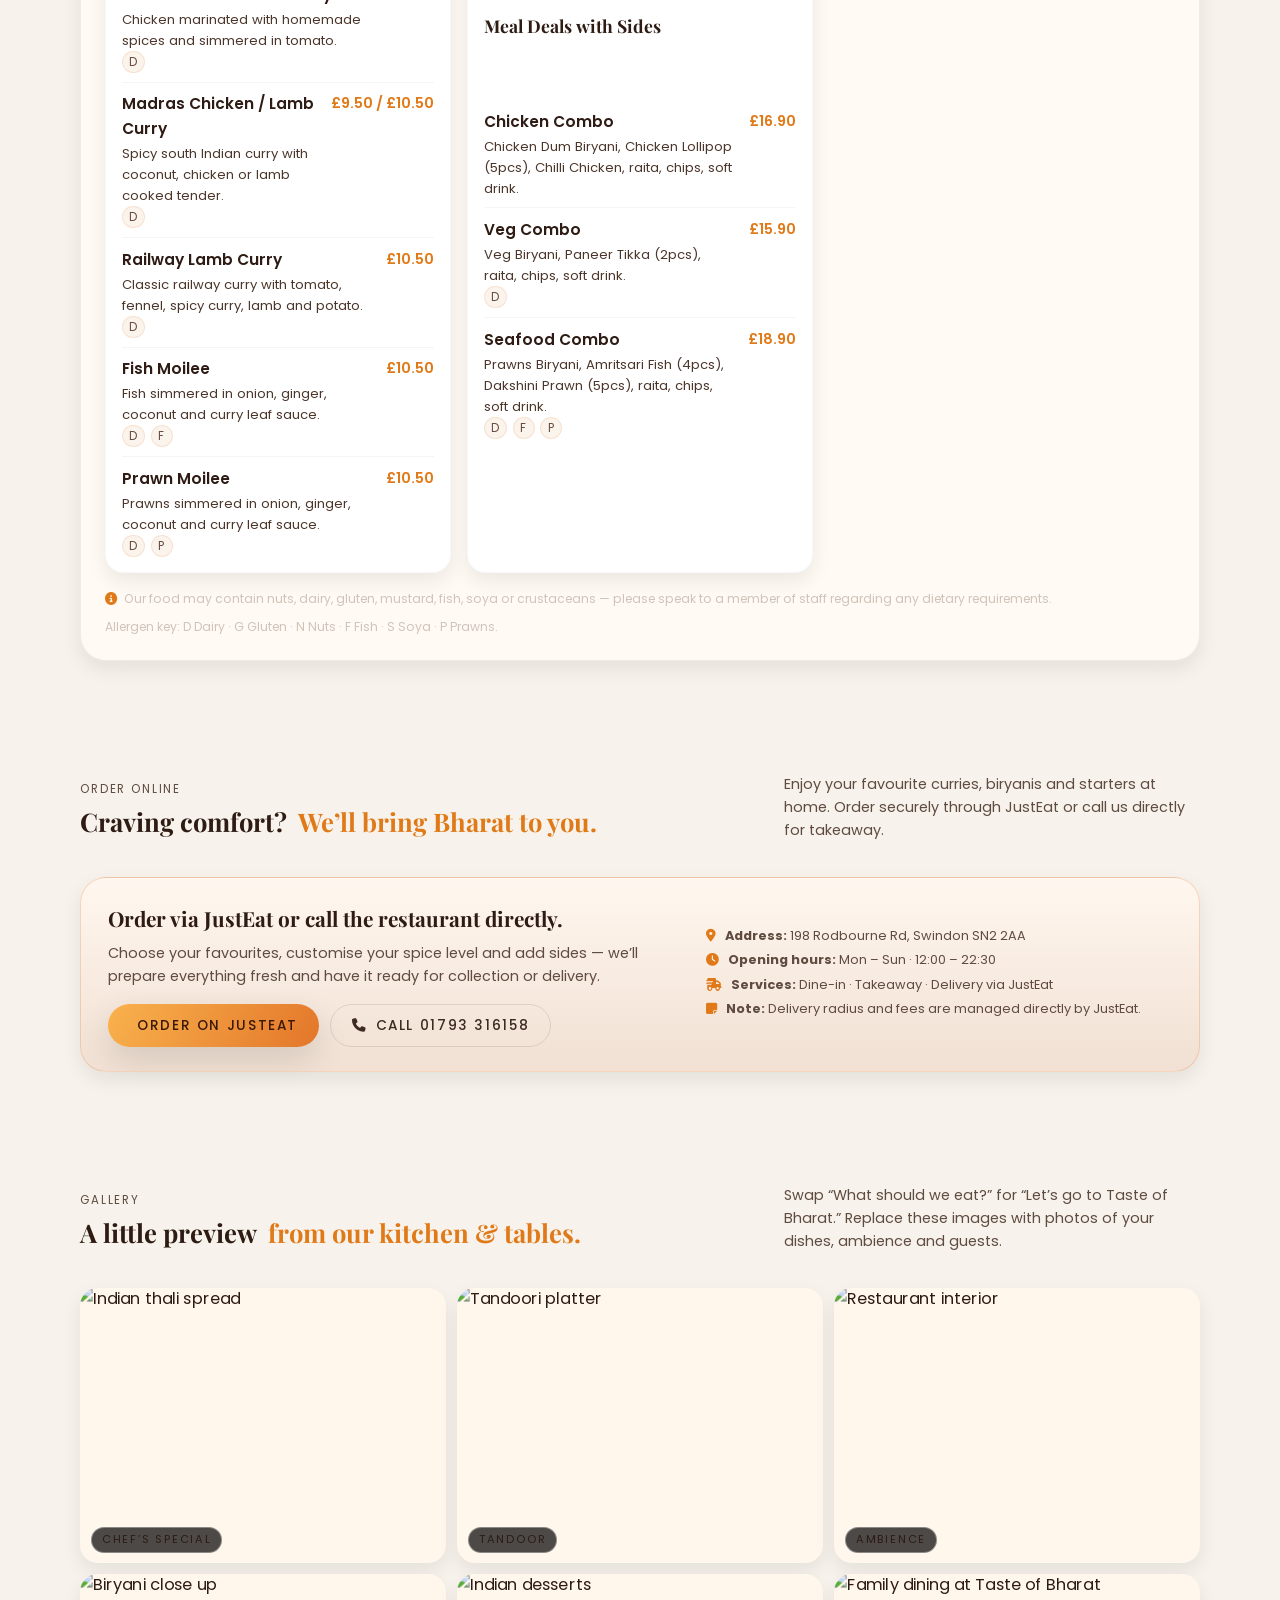
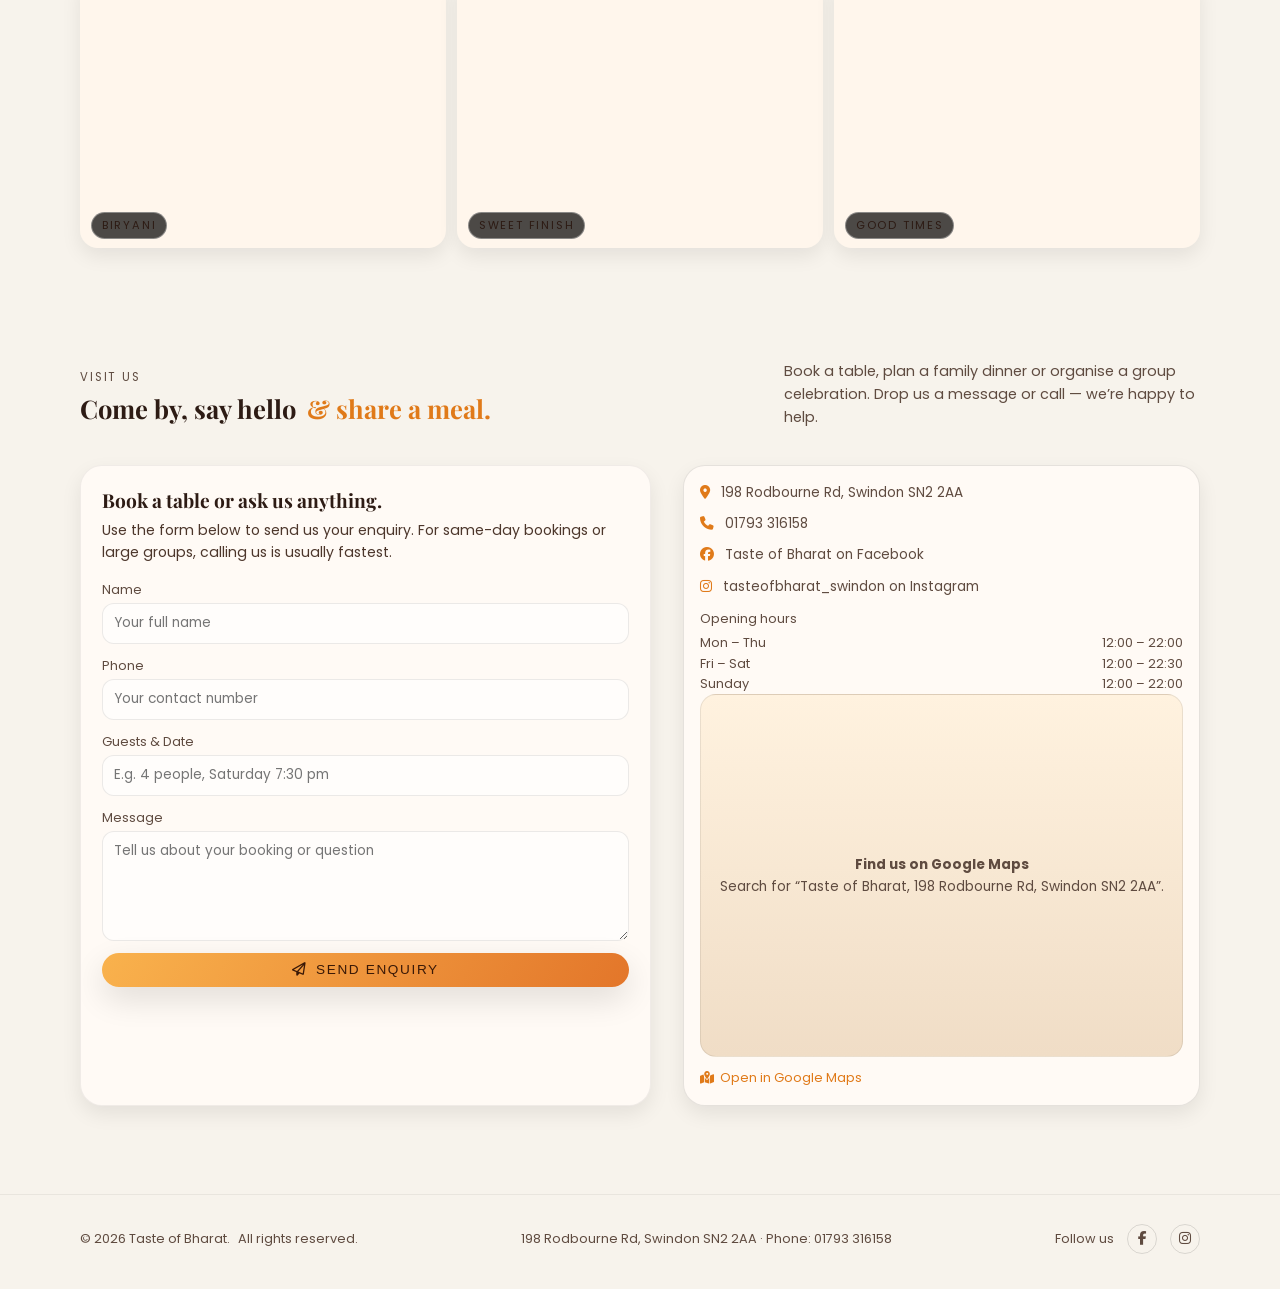
==== commit 5c0799e0: "updated Index.html" ====
--- a/ToB.html
+++ b/ToB.html
@@ -25,14 +25,14 @@
   <style>
     :root {
       --primary: #c94b32; /* warm red */
-      --primary-dark: #8f2e1c;
-      --accent: #f4b41a; /* saffron gold */
-      --bg: #0e0b0a;
-      --bg-light: #171212;
-      --text: #f7f3f0;
-      --muted: #c7bab0;
-      --card: #201614;
-      --shadow-soft: 0 18px 40px rgba(0, 0, 0, 0.4);
+      --primary-dark: #9c321e;
+      --accent: #e07a19; /* saffron gold */
+      --bg: #f5eee7;
+      --bg-light: #efe4db;
+      --text: #2d1b14;
+      --muted: #5f4b40;
+      --card: #fff8f1;
+      --shadow-soft: 0 8px 20px rgba(0, 0, 0, 0.08);
       --radius-lg: 22px;
       --radius-pill: 999px;
       --transition-fast: 0.2s ease-out;
@@ -50,7 +50,7 @@
 
     body {
       font-family: "Poppins", system-ui, -apple-system, BlinkMacSystemFont, "Segoe UI", sans-serif;
-      background: radial-gradient(circle at top, #2b1815 0, #050203 50%, #000 100%);
+      background: #f7f3ec;
       color: var(--text);
       line-height: 1.6;
       min-height: 100vh;
@@ -59,6 +59,7 @@
     img {
       max-width: 100%;
       display: block;
+      border-radius: 12px;
     }
 
     a {
@@ -77,9 +78,9 @@
       position: sticky;
       top: 0;
       z-index: 50;
-      backdrop-filter: blur(14px);
-      background: radial-gradient(circle at top, rgba(79, 30, 19, 0.9), rgba(8, 4, 5, 0.95));
-      border-bottom: 1px solid rgba(255, 255, 255, 0.06);
+      backdrop-filter: blur(10px);
+      background: rgba(255, 255, 255, 0.92);
+      border-bottom: 1px solid rgba(0, 0, 0, 0.05);
     }
 
     .nav {
@@ -96,16 +97,20 @@
     }
 
     .brand-logo {
-      width: 40px;
-      height: 40px;
+      width: 52px;
+      height: 52px;
       border-radius: 50%;
-      background: radial-gradient(circle at 20% 20%, #f4b41a, #8f2e1c);
-      display: flex;
-      align-items: center;
-      justify-content: center;
-      font-weight: 700;
-      font-size: 1.1rem;
-      box-shadow: 0 0 0 2px rgba(244, 180, 26, 0.25);
+      background: #0c0604;
+      display: grid;
+      place-items: center;
+      box-shadow: 0 0 0 2px rgba(244, 126, 28, 0.3);
+      border: 1px solid rgba(244, 126, 28, 0.24);
+      padding: 6px;
+    }
+
+    .brand-logo svg {
+      width: 100%;
+      height: 100%;
     }
 
     .brand-text {
@@ -140,7 +145,7 @@
       letter-spacing: 0.14em;
       font-weight: 500;
       font-size: 0.78rem;
-      color: var(--muted);
+      color: #3d2a20;
     }
 
     .nav-links a::after {
@@ -160,7 +165,7 @@
     }
 
     .nav-links a:hover {
-      color: var(--text);
+      color: var(--primary-dark);
     }
 
     .nav-cta {
@@ -188,9 +193,9 @@
     }
 
     .btn-primary {
-      background: linear-gradient(120deg, var(--accent), var(--primary));
-      color: #1a0503;
-      box-shadow: var(--shadow-soft);
+      background: linear-gradient(120deg, #f9b24d, #e3762a);
+      color: #3a1907;
+      box-shadow: 0 12px 32px rgba(0, 0, 0, 0.12);
     }
 
     .btn-primary:hover {
@@ -200,13 +205,13 @@
 
     .btn-ghost {
       background: transparent;
-      color: var(--muted);
-      border: 1px solid rgba(255, 255, 255, 0.18);
+      color: #3d2a20;
+      border: 1px solid rgba(0, 0, 0, 0.1);
     }
 
     .btn-ghost:hover {
-      background: rgba(255, 255, 255, 0.04);
-      color: var(--text);
+      background: rgba(0, 0, 0, 0.03);
+      color: var(--primary-dark);
     }
 
     .phone-link {
@@ -253,18 +258,20 @@
       }
 
       header {
-        background: rgba(10, 4, 5, 0.96);
-      }
-
-      .mobile-menu {
-        display: none;
-        background: #120708;
-        border-bottom: 1px solid rgba(255, 255, 255, 0.06);
-      }
-
-      .mobile-menu.open {
-        display: block;
-      }
+        background: rgba(255, 248, 241, 0.96);
+      }
+
+    .mobile-menu {
+      display: none;
+      background: rgba(255, 248, 241, 0.98);
+      border-bottom: 1px solid rgba(0, 0, 0, 0.05);
+      box-shadow: 0 10px 26px rgba(0, 0, 0, 0.08);
+    }
+
+    .mobile-menu.open {
+      display: block;
+      animation: fadeUp 0.4s ease;
+    }
 
       .mobile-menu-inner {
         padding: 0.75rem 0 1rem;
@@ -279,7 +286,7 @@
         text-transform: uppercase;
         letter-spacing: 0.16em;
         color: var(--muted);
-        border-bottom: 1px dotted rgba(255, 255, 255, 0.08);
+        border-bottom: 1px dotted rgba(0, 0, 0, 0.08);
       }
 
       .mobile-menu-inner a:last-child {
@@ -296,7 +303,7 @@
 
     /* Hero */
     .hero {
-      padding: 3.5rem 0 3rem;
+      padding: 3rem 0 3rem;
       position: relative;
     }
 
@@ -305,6 +312,7 @@
       grid-template-columns: minmax(0, 1.1fr) minmax(0, 0.9fr);
       gap: 2.8rem;
       align-items: center;
+      column-gap: 2.2rem;
     }
 
     .pill {
@@ -313,8 +321,8 @@
       gap: 0.4rem;
       border-radius: var(--radius-pill);
       padding: 0.25rem 0.7rem;
-      background: rgba(255, 255, 255, 0.04);
-      border: 1px solid rgba(244, 180, 26, 0.38);
+      background: rgba(227, 118, 42, 0.12);
+      border: 1px solid rgba(227, 118, 42, 0.25);
       font-size: 0.72rem;
       letter-spacing: 0.16em;
       text-transform: uppercase;
@@ -331,17 +339,21 @@
       font-size: clamp(2.2rem, 5vw, 3.1rem);
       line-height: 1.1;
       margin-bottom: 0.9rem;
+      animation: fadeUp 0.9s ease forwards;
+      opacity: 0;
     }
 
     .hero-title span {
-      color: var(--accent);
+      color: var(--primary-dark);
     }
 
     .hero-subtitle {
       font-size: 0.96rem;
-      color: var(--muted);
+      color: #4c362b;
       max-width: 32rem;
       margin-bottom: 1.5rem;
+      animation: fadeUp 1s ease 0.1s forwards;
+      opacity: 0;
     }
 
     .hero-cta {
@@ -349,6 +361,8 @@
       flex-wrap: wrap;
       gap: 0.8rem;
       margin-bottom: 1.6rem;
+      animation: fadeUp 1s ease 0.2s forwards;
+      opacity: 0;
     }
 
     .hero-meta {
@@ -356,7 +370,9 @@
       flex-wrap: wrap;
       gap: 1.5rem;
       font-size: 0.8rem;
-      color: var(--muted);
+      color: #4c362b;
+      animation: fadeUp 1s ease 0.3s forwards;
+      opacity: 0;
     }
 
     .hero-tag {
@@ -377,13 +393,13 @@
     }
 
     .hero-image-card {
-      background: radial-gradient(circle at top left, #3a201b, #130606 60%, #040102 100%);
+      background: linear-gradient(180deg, #fffaf4 0%, #f2e6db 100%);
       border-radius: 32px;
       padding: 0.85rem;
       box-shadow: var(--shadow-soft);
       position: relative;
       overflow: hidden;
-      border: 1px solid rgba(255, 255, 255, 0.06);
+      border: 1px solid rgba(0, 0, 0, 0.04);
     }
 
     .hero-photo {
@@ -397,7 +413,7 @@
       content: "";
       position: absolute;
       inset: 0;
-      background: linear-gradient(to top, rgba(0, 0, 0, 0.68), transparent 60%);
+      background: linear-gradient(to top, rgba(0, 0, 0, 0.2), transparent 60%);
       z-index: 1;
     }
 
@@ -429,8 +445,8 @@
       position: absolute;
       top: 0.9rem;
       right: 0.9rem;
-      background: rgba(12, 5, 4, 0.88);
-      border: 1px solid rgba(244, 180, 26, 0.5);
+      background: rgba(255, 255, 255, 0.85);
+      border: 1px solid rgba(227, 118, 42, 0.4);
       border-radius: 999px;
       padding: 0.4rem 0.75rem;
       font-size: 0.7rem;
@@ -456,9 +472,9 @@
       font-size: 0.7rem;
       padding: 0.25rem 0.6rem;
       border-radius: 999px;
-      border: 1px solid rgba(255, 255, 255, 0.15);
-      color: var(--muted);
-      background: rgba(0, 0, 0, 0.4);
+      border: 1px solid rgba(227, 118, 42, 0.25);
+      color: #5a3f33;
+      background: rgba(227, 118, 42, 0.12);
     }
 
     /* Sections */
@@ -534,7 +550,7 @@
     .about-text p {
       margin-bottom: 0.9rem;
       font-size: 0.95rem;
-      color: var(--muted);
+      color: #4c362b;
     }
 
     .about-highlights {
@@ -545,10 +561,11 @@
     }
 
     .about-stat {
-      background: rgba(255, 255, 255, 0.02);
+      background: #fffdfb;
       border-radius: 18px;
       padding: 0.7rem 0.8rem;
-      border: 1px solid rgba(255, 255, 255, 0.06);
+      border: 1px solid rgba(0, 0, 0, 0.04);
+      box-shadow: 0 6px 18px rgba(0, 0, 0, 0.06);
     }
 
     .about-stat h4 {
@@ -558,20 +575,20 @@
 
     .about-stat p {
       font-size: 0.75rem;
-      color: var(--muted);
+      color: #4c362b;
     }
 
     .about-card {
-      background: radial-gradient(circle at top, #2b1815, #100606 60%);
+      background: linear-gradient(180deg, #fffaf4, #f4e8dd);
       border-radius: 22px;
       padding: 1.1rem 1.25rem;
-      border: 1px solid rgba(255, 255, 255, 0.08);
-      box-shadow: var(--shadow-soft);
+      border: 1px solid rgba(0, 0, 0, 0.04);
+      box-shadow: 0 12px 30px rgba(0, 0, 0, 0.1);
       display: flex;
       flex-direction: column;
       gap: 0.7rem;
       font-size: 0.88rem;
-      color: var(--muted);
+      color: #4c362b;
     }
 
     .about-card-header {
@@ -613,7 +630,7 @@
       letter-spacing: 0.14em;
       padding: 0.3rem 0.7rem;
       border-radius: 999px;
-      border: 1px solid rgba(244, 180, 26, 0.6);
+      border: 1px solid rgba(227, 118, 42, 0.6);
       color: var(--accent);
     }
 
@@ -648,114 +665,116 @@
 
     /* Menu */
     .menu-card {
-      background: radial-gradient(circle at top, #271313, #0b0505 55%);
+      background: #fffaf4;
       border-radius: 26px;
       padding: 1.4rem 1.5rem 1.5rem;
-      border: 1px solid rgba(255, 255, 255, 0.08);
+      border: 1px solid rgba(0, 0, 0, 0.06);
       box-shadow: var(--shadow-soft);
-    }
-
-    .menu-tabs {
-      display: flex;
-      flex-wrap: wrap;
-      gap: 0.6rem;
-      margin-bottom: 1.4rem;
-    }
-
-    .menu-tab {
-      font-size: 0.78rem;
-      padding: 0.35rem 0.9rem;
-      border-radius: 999px;
-      border: 1px solid rgba(255, 255, 255, 0.15);
-      background: transparent;
-      color: var(--muted);
+      overflow: hidden;
+      position: relative;
+    }
+
+    .menu-card::before {
+      content: "";
+      position: absolute;
+      inset: 0;
+      background: radial-gradient(circle at 15% 10%, rgba(227, 118, 42, 0.06), transparent 38%);
+      pointer-events: none;
+    }
+
+    .menu-columns {
+      display: grid;
+      grid-template-columns: repeat(auto-fit, minmax(280px, 1fr));
+      gap: 1rem;
+    }
+
+    .menu-section {
+      background: #ffffff;
+      border-radius: 18px;
+      padding: 0.95rem 1rem;
+      border: 1px solid rgba(0, 0, 0, 0.03);
+      display: grid;
+      gap: 0.65rem;
+      box-shadow: var(--shadow-soft);
+      transition: transform 0.18s ease, box-shadow 0.18s ease;
+    }
+
+    .menu-section:hover {
+      transform: translateY(-3px);
+      box-shadow: 0 12px 26px rgba(0, 0, 0, 0.1);
+    }
+
+    .menu-section h3 {
+      font-family: "Playfair Display", serif;
+      font-size: 1.1rem;
+      display: flex;
+      align-items: center;
+      gap: 0.5rem;
+    }
+
+    .menu-section .menu-kicker {
       text-transform: uppercase;
       letter-spacing: 0.16em;
-      cursor: pointer;
-      transition: background var(--transition-fast), color var(--transition-fast), border-color var(--transition-fast), transform var(--transition-fast);
-    }
-
-    .menu-tab.active {
-      background: linear-gradient(120deg, var(--accent), var(--primary));
-      color: #160503;
-      border-color: transparent;
-      transform: translateY(-1px);
-    }
-
-    .menu-grid {
-      display: grid;
-      grid-template-columns: repeat(2, minmax(0, 1fr));
-      gap: 1rem;
-    }
-
-    .menu-item {
-      display: flex;
-      gap: 0.8rem;
+      font-size: 0.72rem;
+      color: var(--muted);
+      display: block;
+    }
+
+    .menu-list {
+      display: flex;
+      flex-direction: column;
+      gap: 0.6rem;
+    }
+
+    .menu-item-row {
+      padding-bottom: 0.55rem;
+      border-bottom: 1px solid rgba(0, 0, 0, 0.04);
+    }
+
+    .menu-item-row:last-child {
+      border-bottom: none;
+      padding-bottom: 0;
+    }
+
+    .menu-item-header {
+      display: flex;
+      justify-content: space-between;
       align-items: flex-start;
-      padding: 0.7rem 0.75rem;
-      border-radius: 18px;
-      background: rgba(0, 0, 0, 0.35);
-      border: 1px solid rgba(255, 255, 255, 0.08);
-    }
-
-    .menu-thumb {
-      width: 52px;
-      height: 52px;
-      border-radius: 18px;
-      overflow: hidden;
-      flex-shrink: 0;
-      background: linear-gradient(120deg, #4d261a, #a53c19);
-    }
-
-    .menu-thumb img {
-      width: 100%;
-      height: 100%;
-      object-fit: cover;
-    }
-
-    .menu-content {
-      flex: 1;
-    }
-
-    .menu-title-row {
-      display: flex;
-      justify-content: space-between;
-      align-items: center;
-      gap: 0.5rem;
-      margin-bottom: 0.2rem;
+      gap: 0.7rem;
     }
 
     .menu-name {
+      font-size: 0.96rem;
+      font-weight: 600;
+    }
+
+    .menu-price {
       font-size: 0.9rem;
-      font-weight: 500;
-    }
-
-    .menu-price {
-      font-size: 0.86rem;
-      font-weight: 500;
+      font-weight: 600;
       color: var(--accent);
       white-space: nowrap;
     }
 
     .menu-desc {
-      font-size: 0.78rem;
-      color: var(--muted);
-      margin-bottom: 0.2rem;
+      font-size: 0.82rem;
+      color: #4c362b;
+      margin-top: 0.1rem;
     }
 
     .menu-tags {
       font-size: 0.72rem;
-      color: rgba(199, 186, 176, 0.8);
-      display: flex;
+      color: #694b3d;
+      display: flex;
+      gap: 0.35rem;
       flex-wrap: wrap;
-      gap: 0.35rem;
     }
 
     .menu-tags span {
-      padding: 0.1rem 0.4rem;
+      padding: 0.05rem 0.4rem;
       border-radius: 999px;
-      background: rgba(255, 255, 255, 0.04);
-      border: 1px solid rgba(255, 255, 255, 0.06);
+      background: rgba(233, 199, 164, 0.2);
+      border: 1px solid rgba(227, 118, 42, 0.15);
+      letter-spacing: 0.06em;
     }
 
     .menu-note {
@@ -774,7 +793,7 @@
     }
 
     @media (max-width: 768px) {
-      .menu-grid {
+      .menu-columns {
         grid-template-columns: minmax(0, 1fr);
       }
     }
@@ -786,10 +805,16 @@
       gap: 1.8rem;
       padding: 1.5rem 1.7rem;
       border-radius: 26px;
-      background: radial-gradient(circle at top, #341b15, #0b0505 60%);
-      border: 1px solid rgba(244, 180, 26, 0.55);
+      background: linear-gradient(180deg, #fff7ef, #f1e0d3);
+      border: 1px solid rgba(227, 118, 42, 0.25);
       box-shadow: var(--shadow-soft);
       align-items: center;
+      transition: transform 0.2s ease, box-shadow 0.2s ease;
+    }
+
+    .order-card:hover {
+      transform: translateY(-3px);
+      box-shadow: 0 12px 26px rgba(0, 0, 0, 0.12);
     }
 
     .order-card h3 {
@@ -841,8 +866,10 @@
       position: relative;
       border-radius: 18px;
       overflow: hidden;
-      background: #2b1815;
+      background: #fff6ec;
       aspect-ratio: 4/3;
+      box-shadow: var(--shadow-soft);
+      transition: transform 0.2s ease, box-shadow 0.2s ease;
     }
 
     .gallery-item img {
@@ -857,7 +884,7 @@
       content: "";
       position: absolute;
       inset: 0;
-      background: linear-gradient(to top, rgba(0, 0, 0, 0.4), transparent 60%);
+      background: linear-gradient(to top, rgba(0, 0, 0, 0.18), transparent 60%);
       opacity: 0;
       transition: opacity 0.2s ease-out;
     }
@@ -869,6 +896,11 @@
 
     .gallery-item:hover::after {
       opacity: 1;
+    }
+
+    .gallery-item:hover {
+      transform: translateY(-3px);
+      box-shadow: 0 14px 28px rgba(0, 0, 0, 0.12);
     }
 
     .gallery-badge {
@@ -904,11 +936,14 @@
     }
 
     .contact-card {
-      background: rgba(0, 0, 0, 0.4);
+      background: #fffaf5;
       border-radius: 22px;
       padding: 1.2rem 1.3rem 1.4rem;
-      border: 1px solid rgba(255, 255, 255, 0.08);
+      border: 1px solid rgba(0, 0, 0, 0.06);
       box-shadow: var(--shadow-soft);
+      position: relative;
+      overflow: hidden;
+      transition: transform 0.2s ease, box-shadow 0.2s ease;
     }
 
     .contact-card h3 {
@@ -919,7 +954,7 @@
 
     .contact-card p {
       font-size: 0.88rem;
-      color: var(--muted);
+      color: #4c362b;
       margin-bottom: 1rem;
     }
 
@@ -941,9 +976,9 @@
 
     .field input,
     .field textarea {
-      background: rgba(0, 0, 0, 0.6);
+      background: #fffdfb;
       border-radius: 12px;
-      border: 1px solid rgba(255, 255, 255, 0.1);
+      border: 1px solid rgba(0, 0, 0, 0.08);
       padding: 0.6rem 0.7rem;
       color: var(--text);
       font-family: inherit;
@@ -955,8 +990,8 @@
     .field input:focus,
     .field textarea:focus {
       border-color: rgba(244, 180, 26, 0.8);
-      box-shadow: 0 0 0 1px rgba(244, 180, 26, 0.4);
-      background: rgba(0, 0, 0, 0.8);
+      box-shadow: 0 0 0 1px rgba(227, 118, 42, 0.3);
+      background: #fffdf8;
     }
 
     .field textarea {
@@ -994,19 +1029,21 @@
     }
 
     .map-card {
-      background: rgba(0, 0, 0, 0.6);
+      background: #fffaf5;
       border-radius: 22px;
       padding: 1rem;
-      border: 1px solid rgba(255, 255, 255, 0.12);
+      border: 1px solid rgba(0, 0, 0, 0.1);
+      box-shadow: var(--shadow-soft);
+      transition: transform 0.2s ease, box-shadow 0.2s ease;
     }
 
     .map-placeholder {
       width: 100%;
       border-radius: 16px;
       overflow: hidden;
-      border: 1px solid rgba(255, 255, 255, 0.12);
+      border: 1px solid rgba(0, 0, 0, 0.08);
       aspect-ratio: 4/3;
-      background: radial-gradient(circle at top, #3b1f1a, #080405 60%);
+      background: linear-gradient(180deg, #fff2df, #f0ddc6);
       display: flex;
       align-items: center;
       justify-content: center;
@@ -1025,6 +1062,12 @@
       gap: 0.35rem;
     }
 
+    .contact-card:hover,
+    .map-card:hover {
+      transform: translateY(-6px);
+      box-shadow: 0 12px 28px rgba(0, 0, 0, 0.1);
+    }
+
     @media (max-width: 900px) {
       .contact-grid {
         grid-template-columns: minmax(0, 1fr);
@@ -1034,7 +1077,7 @@
     /* Footer */
     footer {
       padding: 1.8rem 0 2.2rem;
-      border-top: 1px solid rgba(255, 255, 255, 0.08);
+      border-top: 1px solid rgba(0, 0, 0, 0.06);
       margin-top: 2rem;
     }
 
@@ -1064,7 +1107,7 @@
       width: 30px;
       height: 30px;
       border-radius: 999px;
-      border: 1px solid rgba(255, 255, 255, 0.15);
+      border: 1px solid rgba(0, 0, 0, 0.12);
       display: inline-flex;
       align-items: center;
       justify-content: center;
@@ -1104,6 +1147,46 @@
         width: 46px;
         height: 46px;
         font-size: 1.15rem;
+      }
+    }
+
+    /* Animations */
+    @keyframes fadeUp {
+      from {
+        opacity: 0;
+        transform: translateY(14px);
+      }
+      to {
+        opacity: 1;
+        transform: translateY(0);
+      }
+    }
+
+    @keyframes floatY {
+      from {
+        transform: translateY(0);
+      }
+      to {
+        transform: translateY(-8px);
+      }
+    }
+
+    .reveal {
+      opacity: 0;
+      transform: translateY(16px);
+      transition: opacity 0.7s ease, transform 0.7s ease;
+    }
+
+    .reveal.visible {
+      opacity: 1;
+      transform: translateY(0);
+    }
+
+    @media (prefers-reduced-motion: reduce) {
+      * {
+        animation-duration: 0.001ms !important;
+        animation-iteration-count: 1 !important;
+        transition-duration: 0.001ms !important;
       }
     }
   </style>
@@ -1114,10 +1197,26 @@
     <div class="container">
       <nav class="nav">
         <div class="brand">
-          <div class="brand-logo">TB</div>
+          <div class="brand-logo" aria-hidden="true">
+            <svg viewBox="0 0 120 120" role="presentation">
+              <circle cx="60" cy="60" r="56" fill="none" stroke="#f47c1c" stroke-width="8" />
+              <rect x="56" y="20" width="8" height="80" rx="4" transform="rotate(-42 60 60)" fill="#f47c1c" />
+              <rect x="56" y="20" width="8" height="80" rx="3" transform="rotate(42 60 60)" fill="#f47c1c" />
+              <circle cx="60" cy="60" r="9" fill="#050203" stroke="#f47c1c" stroke-width="4" />
+              <text x="60" y="30" text-anchor="middle" font-family="Playfair Display, serif" font-size="18" fill="#f47c1c" font-weight="700">
+                O
+              </text>
+              <text x="28" y="68" text-anchor="middle" font-family="Playfair Display, serif" font-size="18" fill="#f47c1c" font-weight="700">
+                T
+              </text>
+              <text x="92" y="68" text-anchor="middle" font-family="Playfair Display, serif" font-size="18" fill="#f47c1c" font-weight="700">
+                B
+              </text>
+            </svg>
+          </div>
           <div class="brand-text">
             <span class="brand-title">Taste of Bharat</span>
-            <span class="brand-sub">Authentic Indian Kitchen</span>
+            <span class="brand-sub">Modern Indian Restaurant</span>
           </div>
         </div>
 
@@ -1215,8 +1314,10 @@
         <!-- Right -->
         <div class="hero-image-card">
           <div class="hero-photo">
-            <!-- Replace src with your hero food photo -->
-            <img src="hero-food.jpg" alt="Taste of Bharat signature dishes" />
+            <img
+              src="https://images.unsplash.com/photo-1543353071-087092ec3934?auto=format&fit=crop&w=1200&q=80"
+              alt="Taste of Bharat signature dishes"
+            />
             <div class="hero-photo-caption">
               <h3>Plates Full of Bharat</h3>
               <p>North & South Indian classics · Street favourites</p>
@@ -1254,7 +1355,7 @@
         </p>
       </div>
 
-      <div class="about-grid">
+      <div class="about-grid reveal">
         <div class="about-text">
           <p>
             At Taste of Bharat, we celebrate the many regions of India. From the creamy gravies of the North and fiery curries of the South to the tangy chaats of the streets, our menu is a journey through India’s most-loved flavours.
@@ -1318,214 +1419,751 @@
         </p>
       </div>
 
-      <div class="menu-card">
-        <div class="menu-tabs">
-          <button class="menu-tab active" data-category="all">All</button>
-          <button class="menu-tab" data-category="starters">Starters</button>
-          <button class="menu-tab" data-category="mains">Curries</button>
-          <button class="menu-tab" data-category="biryani">Biryani</button>
-          <button class="menu-tab" data-category="breads">Breads</button>
-          <button class="menu-tab" data-category="south">South Indian</button>
-        </div>
-
-        <div class="menu-grid" id="menuGrid">
-          <!-- Each .menu-item has data-category attribute(s) -->
-          <article class="menu-item" data-category="starters">
-            <div class="menu-thumb">
-              <img src="starter-mixed-platter.jpg" alt="Taste of Bharat mixed starter platter" />
-            </div>
-            <div class="menu-content">
-              <div class="menu-title-row">
-                <h3 class="menu-name">Bharat Mixed Platter</h3>
-                <span class="menu-price">£8.95</span>
-              </div>
-              <p class="menu-desc">
-                A sharing platter of onion bhajis, samosas, pakoras and tikka bites served with house chutneys.
-              </p>
-              <div class="menu-tags">
-                <span>Popular</span>
-                <span>Serves 2</span>
-              </div>
-            </div>
-          </article>
-
-          <article class="menu-item" data-category="starters">
-            <div class="menu-thumb">
-              <img src="starter-chaat.jpg" alt="Crispy aloo chaat" />
-            </div>
-            <div class="menu-content">
-              <div class="menu-title-row">
-                <h3 class="menu-name">Aloo Chaat</h3>
-                <span class="menu-price">£5.50</span>
-              </div>
-              <p class="menu-desc">
-                Crispy potatoes tossed with chutneys, yoghurt and spices — sweet, tangy and crunchy.
-              </p>
-              <div class="menu-tags">
-                <span>Vegetarian</span>
-                <span>Street Food</span>
-              </div>
-            </div>
-          </article>
-
-          <article class="menu-item" data-category="mains">
-            <div class="menu-thumb">
-              <img src="main-butter-chicken.jpg" alt="Butter chicken curry" />
-            </div>
-            <div class="menu-content">
-              <div class="menu-title-row">
-                <h3 class="menu-name">Butter Chicken (Murgh Makhani)</h3>
-                <span class="menu-price">£11.95</span>
-              </div>
-              <p class="menu-desc">
-                Tender chicken in a silky tomato-butter gravy, finished with cream and kasuri methi.
-              </p>
-              <div class="menu-tags">
-                <span>Mild</span>
-                <span>House Special</span>
-              </div>
-            </div>
-          </article>
-
-          <article class="menu-item" data-category="mains">
-            <div class="menu-thumb">
-              <img src="main-paneer-tikka-masala.jpg" alt="Paneer tikka masala" />
-            </div>
-            <div class="menu-content">
-              <div class="menu-title-row">
-                <h3 class="menu-name">Paneer Tikka Masala</h3>
-                <span class="menu-price">£10.95</span>
-              </div>
-              <p class="menu-desc">
-                Chargrilled paneer cubes simmered in a rich, spiced masala sauce with peppers and onions.
-              </p>
-              <div class="menu-tags">
-                <span>Vegetarian</span>
-                <span>Creamy</span>
-              </div>
-            </div>
-          </article>
-
-          <article class="menu-item" data-category="biryani">
-            <div class="menu-thumb">
-              <img src="biryani-hyderabadi.jpg" alt="Hyderabadi chicken biryani" />
-            </div>
-            <div class="menu-content">
-              <div class="menu-title-row">
-                <h3 class="menu-name">Hyderabadi Chicken Biryani</h3>
-                <span class="menu-price">£12.50</span>
-              </div>
-              <p class="menu-desc">
-                Layered basmati rice and marinated chicken slow-cooked with saffron, fried onions and whole spices.
-              </p>
-              <div class="menu-tags">
-                <span>Medium</span>
-                <span>Served with raita</span>
-              </div>
-            </div>
-          </article>
-
-          <article class="menu-item" data-category="biryani">
-            <div class="menu-thumb">
-              <img src="biryani-veg.jpg" alt="Vegetable biryani" />
-            </div>
-            <div class="menu-content">
-              <div class="menu-title-row">
-                <h3 class="menu-name">Vegetable Biryani</h3>
-                <span class="menu-price">£10.50</span>
-              </div>
-              <p class="menu-desc">
-                Fragrant basmati rice with seasonal vegetables, nuts and aromatic spices.
-              </p>
-              <div class="menu-tags">
-                <span>Vegetarian</span>
-              </div>
-            </div>
-          </article>
-
-          <article class="menu-item" data-category="breads">
-            <div class="menu-thumb">
-              <img src="bread-naan.jpg" alt="Garlic naan bread" />
-            </div>
-            <div class="menu-content">
-              <div class="menu-title-row">
-                <h3 class="menu-name">Garlic & Coriander Naan</h3>
-                <span class="menu-price">£3.20</span>
-              </div>
-              <p class="menu-desc">
-                Soft, tandoor-baked naan topped with garlic, butter and fresh coriander.
-              </p>
-              <div class="menu-tags">
-                <span>Tandoor</span>
-              </div>
-            </div>
-          </article>
-
-          <article class="menu-item" data-category="breads">
-            <div class="menu-thumb">
-              <img src="bread-roti.jpg" alt="Tandoori roti" />
-            </div>
-            <div class="menu-content">
-              <div class="menu-title-row">
-                <h3 class="menu-name">Tandoori Roti</h3>
-                <span class="menu-price">£2.40</span>
-              </div>
-              <p class="menu-desc">
-                Whole wheat bread cooked in the tandoor — a simple classic that goes with everything.
-              </p>
-              <div class="menu-tags">
-                <span>Vegan</span>
-              </div>
-            </div>
-          </article>
-
-          <article class="menu-item" data-category="south">
-            <div class="menu-thumb">
-              <img src="south-dosa.jpg" alt="Masala dosa" />
-            </div>
-            <div class="menu-content">
-              <div class="menu-title-row">
-                <h3 class="menu-name">Masala Dosa</h3>
-                <span class="menu-price">£9.95</span>
-              </div>
-              <p class="menu-desc">
-                Crispy rice & lentil crepe filled with spiced potato masala, served with sambar and chutneys.
-              </p>
-              <div class="menu-tags">
-                <span>South Indian</span>
-                <span>Vegetarian</span>
-              </div>
-            </div>
-          </article>
-
-          <article class="menu-item" data-category="south">
-            <div class="menu-thumb">
-              <img src="south-idli.jpg" alt="Idli sambar" />
-            </div>
-            <div class="menu-content">
-              <div class="menu-title-row">
-                <h3 class="menu-name">Idli Sambar</h3>
-                <span class="menu-price">£8.50</span>
-              </div>
-              <p class="menu-desc">
-                Soft steamed rice cakes served with hot sambar and coconut chutney — light and comforting.
-              </p>
-              <div class="menu-tags">
-                <span>Vegan</span>
-                <span>Light</span>
-              </div>
-            </div>
-          </article>
+      <div class="menu-card reveal">
+        <div class="menu-columns">
+          <div class="menu-section">
+            <span class="menu-kicker">Tandoori Khazana</span>
+            <h3>Clay Oven Signatures</h3>
+            <div class="menu-list">
+              <div class="menu-item-row">
+                <div class="menu-item-header">
+                  <div>
+                    <div class="menu-name">Mixed Grill</div>
+                    <p class="menu-desc">
+                      1 tandoori chicken leg, Punjabi chicken tikka (2), Malai chicken tikka (2), lamb chops (3), onion bhaji (3),
+                      lamb shami kebab (2). Complimentary butter naan.
+                    </p>
+                  </div>
+                  <span class="menu-price">£18.90</span>
+                </div>
+                <div class="menu-tags"><span>D</span></div>
+              </div>
+              <div class="menu-item-row">
+                <div class="menu-item-header">
+                  <div>
+                    <div class="menu-name">Achari Paneer Tikka (4pc)</div>
+                    <p class="menu-desc">Cottage cheese marinated with pickling spices in yoghurt cooked in the tandoor.</p>
+                  </div>
+                  <span class="menu-price">£7.50</span>
+                </div>
+                <div class="menu-tags"><span>D</span></div>
+              </div>
+              <div class="menu-item-row">
+                <div class="menu-item-header">
+                  <div>
+                    <div class="menu-name">Malai Chicken Tikka (4pc)</div>
+                    <p class="menu-desc">Grilled chicken marinated in yoghurt, cream, cheese, cardamom and Indian spices.</p>
+                  </div>
+                  <span class="menu-price">£6.90</span>
+                </div>
+                <div class="menu-tags"><span>D</span></div>
+              </div>
+              <div class="menu-item-row">
+                <div class="menu-item-header">
+                  <div>
+                    <div class="menu-name">Punjabi Chicken Tikka (4pc)</div>
+                    <p class="menu-desc">Grilled chicken marinated in Kashmiri chilli, yoghurt and spices.</p>
+                  </div>
+                  <span class="menu-price">£6.90</span>
+                </div>
+                <div class="menu-tags"><span>D</span></div>
+              </div>
+              <div class="menu-item-row">
+                <div class="menu-item-header">
+                  <div>
+                    <div class="menu-name">Tandoori Chicken Wings (6pc)</div>
+                    <p class="menu-desc">Chili coated chicken wings grilled in the tandoor.</p>
+                  </div>
+                  <span class="menu-price">£7.90</span>
+                </div>
+                <div class="menu-tags"><span>D</span></div>
+              </div>
+              <div class="menu-item-row">
+                <div class="menu-item-header">
+                  <div>
+                    <div class="menu-name">Tandoori Chicken Half / Full</div>
+                    <p class="menu-desc">Tandoor-marinated spring chicken.</p>
+                  </div>
+                  <span class="menu-price">£8.50 / £14.50</span>
+                </div>
+                <div class="menu-tags"><span>D</span></div>
+              </div>
+            </div>
+          </div>
+
+          <div class="menu-section">
+            <span class="menu-kicker">Biryanis</span>
+            <h3>Fragrant Rice Classics</h3>
+            <div class="menu-list">
+              <div class="menu-item-row">
+                <div class="menu-item-header">
+                  <div>
+                    <div class="menu-name">Kathal and Paneer Biryani</div>
+                    <p class="menu-desc">Spice infused basmati rice with tender jackfruit, paneer and nuts.</p>
+                  </div>
+                  <span class="menu-price">£9.00</span>
+                </div>
+                <div class="menu-tags"><span>D</span><span>N</span></div>
+              </div>
+              <div class="menu-item-row">
+                <div class="menu-item-header">
+                  <div>
+                    <div class="menu-name">Chicken Dum Biryani</div>
+                    <p class="menu-desc">Basmati rice slow-cooked with tender chicken and spices, served with raita.</p>
+                  </div>
+                  <span class="menu-price">£10.50</span>
+                </div>
+                <div class="menu-tags"><span>D</span></div>
+              </div>
+              <div class="menu-item-row">
+                <div class="menu-item-header">
+                  <div>
+                    <div class="menu-name">Chicken Tikka Biryani</div>
+                    <p class="menu-desc">Spice infused basmati rice with fragrant herbs and raita.</p>
+                  </div>
+                  <span class="menu-price">£10.00</span>
+                </div>
+                <div class="menu-tags"><span>D</span></div>
+              </div>
+              <div class="menu-item-row">
+                <div class="menu-item-header">
+                  <div>
+                    <div class="menu-name">Lamb Biryani</div>
+                    <p class="menu-desc">Spice infused basmati with fragrant herbs and raita.</p>
+                  </div>
+                  <span class="menu-price">£11.00</span>
+                </div>
+                <div class="menu-tags"><span>D</span></div>
+              </div>
+              <div class="menu-item-row">
+                <div class="menu-item-header">
+                  <div>
+                    <div class="menu-name">Prawn Biryani</div>
+                    <p class="menu-desc">Spice infused basmati with fragrant herbs and raita.</p>
+                  </div>
+                  <span class="menu-price">£12.50</span>
+                </div>
+                <div class="menu-tags"><span>D</span><span>P</span></div>
+              </div>
+            </div>
+          </div>
+
+          <div class="menu-section">
+            <span class="menu-kicker">Sides</span>
+            <h3>Shareables & Extras</h3>
+            <div class="menu-list">
+              <div class="menu-item-row">
+                <div class="menu-item-header">
+                  <div>
+                    <div class="menu-name">Noodles (Chicken / Veg)</div>
+                    <p class="menu-desc">Wok tossed noodles with the option of either tender chicken or assorted veg.</p>
+                  </div>
+                  <span class="menu-price">£7.90</span>
+                </div>
+                <div class="menu-tags"><span>G</span><span>S</span></div>
+              </div>
+              <div class="menu-item-row">
+                <div class="menu-item-header">
+                  <div>
+                    <div class="menu-name">Aloo Jeera</div>
+                    <p class="menu-desc">Boiled baby potatoes tossed in jeera and Indian spices.</p>
+                  </div>
+                  <span class="menu-price">£6.50</span>
+                </div>
+                <div class="menu-tags"><span>D</span></div>
+              </div>
+              <div class="menu-item-row">
+                <div class="menu-item-header">
+                  <div>
+                    <div class="menu-name">Steam Rice</div>
+                    <p class="menu-desc">Steam plain long grain basmati rice.</p>
+                  </div>
+                  <span class="menu-price">£3.90</span>
+                </div>
+              </div>
+              <div class="menu-item-row">
+                <div class="menu-item-header">
+                  <div>
+                    <div class="menu-name">Pulao Rice</div>
+                    <p class="menu-desc">Basmati rice flavoured with cumin seeds.</p>
+                  </div>
+                  <span class="menu-price">£3.90</span>
+                </div>
+              </div>
+              <div class="menu-item-row">
+                <div class="menu-item-header">
+                  <div>
+                    <div class="menu-name">Special TOB Salad</div>
+                    <p class="menu-desc">Onion, tomato, cucumber, coriander & spiced with roasted cumin.</p>
+                  </div>
+                  <span class="menu-price">£3.90</span>
+                </div>
+              </div>
+              <div class="menu-item-row">
+                <div class="menu-item-header">
+                  <div>
+                    <div class="menu-name">Raita</div>
+                    <p class="menu-desc">Natural yoghurt with cucumber and roasted cumin.</p>
+                  </div>
+                  <span class="menu-price">£2.90</span>
+                </div>
+                <div class="menu-tags"><span>D</span></div>
+              </div>
+            </div>
+          </div>
+
+          <div class="menu-section">
+            <span class="menu-kicker">Tandoor Breads (Eggless)</span>
+            <h3>Fresh from the Clay Oven</h3>
+            <div class="menu-list">
+              <div class="menu-item-row">
+                <div class="menu-item-header">
+                  <div class="menu-name">Tandoori Roti</div>
+                  <span class="menu-price">£2.50</span>
+                </div>
+                <div class="menu-tags"><span>G</span></div>
+              </div>
+              <div class="menu-item-row">
+                <div class="menu-item-header">
+                  <div class="menu-name">Plain Naan</div>
+                  <span class="menu-price">£3.00</span>
+                </div>
+                <div class="menu-tags"><span>D</span><span>G</span></div>
+              </div>
+              <div class="menu-item-row">
+                <div class="menu-item-header">
+                  <div class="menu-name">Butter Naan</div>
+                  <span class="menu-price">£3.50</span>
+                </div>
+                <div class="menu-tags"><span>D</span><span>G</span></div>
+              </div>
+              <div class="menu-item-row">
+                <div class="menu-item-header">
+                  <div class="menu-name">Cheese Naan</div>
+                  <span class="menu-price">£3.50</span>
+                </div>
+                <div class="menu-tags"><span>D</span><span>G</span></div>
+              </div>
+              <div class="menu-item-row">
+                <div class="menu-item-header">
+                  <div class="menu-name">Chilli Naan</div>
+                  <span class="menu-price">£3.50</span>
+                </div>
+                <div class="menu-tags"><span>D</span><span>G</span></div>
+              </div>
+              <div class="menu-item-row">
+                <div class="menu-item-header">
+                  <div class="menu-name">Garlic Naan</div>
+                  <span class="menu-price">£3.50</span>
+                </div>
+                <div class="menu-tags"><span>D</span><span>G</span></div>
+              </div>
+              <div class="menu-item-row">
+                <div class="menu-item-header">
+                  <div class="menu-name">Chilli Cheese Naan</div>
+                  <span class="menu-price">£3.50</span>
+                </div>
+                <div class="menu-tags"><span>D</span><span>G</span></div>
+              </div>
+              <div class="menu-item-row">
+                <div class="menu-item-header">
+                  <div class="menu-name">Lacchedar Paratha</div>
+                  <span class="menu-price">£3.50</span>
+                </div>
+                <div class="menu-tags"><span>D</span><span>G</span></div>
+              </div>
+              <div class="menu-item-row">
+                <div class="menu-item-header">
+                  <div class="menu-name">Keema Naan</div>
+                  <span class="menu-price">£5.00</span>
+                </div>
+                <div class="menu-tags"><span>D</span><span>G</span></div>
+              </div>
+              <div class="menu-item-row">
+                <div class="menu-item-header">
+                  <div class="menu-name">Aloo Paratha</div>
+                  <span class="menu-price">£3.50</span>
+                </div>
+                <div class="menu-tags"><span>D</span><span>G</span></div>
+              </div>
+              <div class="menu-item-row">
+                <div class="menu-item-header">
+                  <div class="menu-name">Peshwari Naan</div>
+                  <span class="menu-price">£3.90</span>
+                </div>
+                <div class="menu-tags"><span>D</span><span>N</span><span>G</span></div>
+              </div>
+            </div>
+          </div>
+
+          <div class="menu-section">
+            <span class="menu-kicker">Desserts</span>
+            <h3>Sweet Finish</h3>
+            <div class="menu-list">
+              <div class="menu-item-row">
+                <div class="menu-item-header">
+                  <div class="menu-name">Tandoori Pineapple</div>
+                  <span class="menu-price">£5.00</span>
+                </div>
+                <p class="menu-desc">With vanilla ice cream.</p>
+              </div>
+              <div class="menu-item-row">
+                <div class="menu-item-header">
+                  <div class="menu-name">Gulab Jamun</div>
+                  <span class="menu-price">£4.00</span>
+                </div>
+                <div class="menu-tags"><span>D</span></div>
+              </div>
+              <div class="menu-item-row">
+                <div class="menu-item-header">
+                  <div class="menu-name">Gajar Halwa</div>
+                  <span class="menu-price">£4.00</span>
+                </div>
+                <div class="menu-tags"><span>D</span></div>
+              </div>
+              <div class="menu-item-row">
+                <div class="menu-item-header">
+                  <div class="menu-name">Rasmalai</div>
+                  <span class="menu-price">£4.00</span>
+                </div>
+                <div class="menu-tags"><span>D</span></div>
+              </div>
+            </div>
+          </div>
+
+          <div class="menu-section">
+            <span class="menu-kicker">Children's Menu</span>
+            <h3>Little Favourites</h3>
+            <div class="menu-list">
+              <div class="menu-item-row">
+                <div class="menu-item-header">
+                  <div class="menu-name">Chips</div>
+                  <span class="menu-price">£2.90</span>
+                </div>
+              </div>
+              <div class="menu-item-row">
+                <div class="menu-item-header">
+                  <div class="menu-name">Chicken Nuggets</div>
+                  <span class="menu-price">£3.90</span>
+                </div>
+              </div>
+              <div class="menu-item-row">
+                <div class="menu-item-header">
+                  <div class="menu-name">Fish Finger</div>
+                  <span class="menu-price">£3.90</span>
+                </div>
+                <div class="menu-tags"><span>F</span></div>
+              </div>
+            </div>
+          </div>
+
+          <div class="menu-section">
+            <span class="menu-kicker">Snack Bites</span>
+            <h3>Street Food & Chaat</h3>
+            <div class="menu-list">
+              <div class="menu-item-row">
+                <div class="menu-item-header">
+                  <div>
+                    <div class="menu-name">Papadum with Homemade Chutney</div>
+                    <p class="menu-desc">Masala papad with onion, tomato, coriander and masala powder.</p>
+                  </div>
+                  <span class="menu-price">£0.90</span>
+                </div>
+              </div>
+              <div class="menu-item-row">
+                <div class="menu-item-header">
+                  <div>
+                    <div class="menu-name">Punjabi Samosa (2pc)</div>
+                    <p class="menu-desc">Classic Punjabi vegetable samosa with tamarind chutney.</p>
+                  </div>
+                  <span class="menu-price">£3.50</span>
+                </div>
+                <div class="menu-tags"><span>D</span></div>
+              </div>
+              <div class="menu-item-row">
+                <div class="menu-item-header">
+                  <div>
+                    <div class="menu-name">Bhel Puri</div>
+                    <p class="menu-desc">Puffed rice tossed with potatoes, onions finished with chutneys.</p>
+                  </div>
+                  <span class="menu-price">£3.50</span>
+                </div>
+                <div class="menu-tags"><span>G</span><span>D</span><span>N</span></div>
+              </div>
+              <div class="menu-item-row">
+                <div class="menu-item-header">
+                  <div>
+                    <div class="menu-name">Onion Bhaji (4pc)</div>
+                    <p class="menu-desc">Crispy fried onion coated with gram flour and mixed spices.</p>
+                  </div>
+                  <span class="menu-price">£3.90</span>
+                </div>
+                <div class="menu-tags"><span>D</span></div>
+              </div>
+              <div class="menu-item-row">
+                <div class="menu-item-header">
+                  <div>
+                    <div class="menu-name">Gol Gappa</div>
+                    <p class="menu-desc">Wheat puffs, spiced potatoes, tamarind, chilli water and coriander water.</p>
+                  </div>
+                  <span class="menu-price">£4.50</span>
+                </div>
+                <div class="menu-tags"><span>D</span></div>
+              </div>
+              <div class="menu-item-row">
+                <div class="menu-item-header">
+                  <div>
+                    <div class="menu-name">Chef Special - Kale Pakora Chaat</div>
+                    <p class="menu-desc">Crispy kale leaves fried with gram flour and tamarind chutney.</p>
+                  </div>
+                  <span class="menu-price">£5.90</span>
+                </div>
+                <div class="menu-tags"><span>D</span></div>
+              </div>
+              <div class="menu-item-row">
+                <div class="menu-item-header">
+                  <div>
+                    <div class="menu-name">Samosa Chaat</div>
+                    <p class="menu-desc">Classic smashed samosa with chickpeas, sweet yoghurt, mint and tamarind chutney.</p>
+                  </div>
+                  <span class="menu-price">£5.90</span>
+                </div>
+                <div class="menu-tags"><span>D</span></div>
+              </div>
+              <div class="menu-item-row">
+                <div class="menu-item-header">
+                  <div>
+                    <div class="menu-name">Pav Bhaji</div>
+                    <p class="menu-desc">Street food of Mumbai — mashed spicy vegetable, onion, coriander, butter toasted bun.</p>
+                  </div>
+                  <span class="menu-price">£5.90</span>
+                </div>
+                <div class="menu-tags"><span>D</span></div>
+              </div>
+              <div class="menu-item-row">
+                <div class="menu-item-header">
+                  <div>
+                    <div class="menu-name">Gobi 65</div>
+                    <p class="menu-desc">Crispy cauliflower florets with curry leaves and chilli.</p>
+                  </div>
+                  <span class="menu-price">£5.90</span>
+                </div>
+                <div class="menu-tags"><span>D</span></div>
+              </div>
+              <div class="menu-item-row">
+                <div class="menu-item-header">
+                  <div>
+                    <div class="menu-name">Aloo Tikki Chaat (2pc)</div>
+                    <p class="menu-desc">Crispy potato patties with chickpeas gravy, assorted chutneys.</p>
+                  </div>
+                  <span class="menu-price">£5.90</span>
+                </div>
+                <div class="menu-tags"><span>D</span></div>
+              </div>
+              <div class="menu-item-row">
+                <div class="menu-item-header">
+                  <div>
+                    <div class="menu-name">Chef Special - Paneer Pocket Kebab</div>
+                    <p class="menu-desc">Layered paneer cheese in a pocket, stuffed with paneer, peppers and onion.</p>
+                  </div>
+                  <span class="menu-price">£9.50</span>
+                </div>
+                <div class="menu-tags"><span>D</span></div>
+              </div>
+              <div class="menu-item-row">
+                <div class="menu-item-header">
+                  <div>
+                    <div class="menu-name">Chili Paneer</div>
+                    <p class="menu-desc">Indian cottage tossed with chili, mix pepper and soy sauce.</p>
+                  </div>
+                  <span class="menu-price">£7.90</span>
+                </div>
+                <div class="menu-tags"><span>D</span><span>G</span></div>
+              </div>
+            </div>
+          </div>
+
+          <div class="menu-section">
+            <span class="menu-kicker">Non-Veg Starters</span>
+            <h3>From the Grill & Wok</h3>
+            <div class="menu-list">
+              <div class="menu-item-row">
+                <div class="menu-item-header">
+                  <div>
+                    <div class="menu-name">Chef Special - Chicken Pocket Kebab</div>
+                    <p class="menu-desc">Layered paneer pocket, stuffed with chicken and peppers.</p>
+                  </div>
+                  <span class="menu-price">£7.90</span>
+                </div>
+                <div class="menu-tags"><span>D</span></div>
+              </div>
+              <div class="menu-item-row">
+                <div class="menu-item-header">
+                  <div>
+                    <div class="menu-name">Chicken Lollipop (5pc)</div>
+                    <p class="menu-desc">Deep fried chicken wing lollipop.</p>
+                  </div>
+                  <span class="menu-price">£7.90</span>
+                </div>
+                <div class="menu-tags"><span>D</span></div>
+              </div>
+              <div class="menu-item-row">
+                <div class="menu-item-header">
+                  <div>
+                    <div class="menu-name">Chilli Chicken</div>
+                    <p class="menu-desc">Chicken tossed with chilli, mixed pepper and soy sauce.</p>
+                  </div>
+                  <span class="menu-price">£7.90</span>
+                </div>
+                <div class="menu-tags"><span>D</span><span>G</span></div>
+              </div>
+              <div class="menu-item-row">
+                <div class="menu-item-header">
+                  <div>
+                    <div class="menu-name">Chicken 65</div>
+                    <p class="menu-desc">Tender boneless chicken with curry leaf and chilli.</p>
+                  </div>
+                  <span class="menu-price">£7.90</span>
+                </div>
+                <div class="menu-tags"><span>D</span></div>
+              </div>
+              <div class="menu-item-row">
+                <div class="menu-item-header">
+                  <div>
+                    <div class="menu-name">Lamb Seekh Kebab (3pc)</div>
+                    <p class="menu-desc">Juicy minced lamb kebab chargrilled with aromatic spices.</p>
+                  </div>
+                  <span class="menu-price">£7.90</span>
+                </div>
+                <div class="menu-tags"><span>D</span></div>
+              </div>
+              <div class="menu-item-row">
+                <div class="menu-item-header">
+                  <div>
+                    <div class="menu-name">Patiyala Lamb Chop (3pc)</div>
+                    <p class="menu-desc">Grilled lamb chops marinated with Kashmiri chilli and aromatic spices.</p>
+                  </div>
+                  <span class="menu-price">£8.90</span>
+                </div>
+                <div class="menu-tags"><span>D</span></div>
+              </div>
+              <div class="menu-item-row">
+                <div class="menu-item-header">
+                  <div>
+                    <div class="menu-name">Chili Squid</div>
+                    <p class="menu-desc">Marinated squid rings glazed in the pan with Indian spices.</p>
+                  </div>
+                  <span class="menu-price">£8.90</span>
+                </div>
+                <div class="menu-tags"><span>F</span><span>D</span></div>
+              </div>
+              <div class="menu-item-row">
+                <div class="menu-item-header">
+                  <div>
+                    <div class="menu-name">Amritsari Fish</div>
+                    <p class="menu-desc">Punjab-style gram flour fried fish marinated in corn, gram flour & spices.</p>
+                  </div>
+                  <span class="menu-price">£8.90</span>
+                </div>
+                <div class="menu-tags"><span>D</span><span>F</span></div>
+              </div>
+              <div class="menu-item-row">
+                <div class="menu-item-header">
+                  <div>
+                    <div class="menu-name">Dakshini Prawns (5pc)</div>
+                    <p class="menu-desc">Spicy & crispy-fried prawns with curry leaf, lemon and chilli.</p>
+                  </div>
+                  <span class="menu-price">£8.90</span>
+                </div>
+                <div class="menu-tags"><span>D</span><span>P</span></div>
+              </div>
+            </div>
+          </div>
+
+          <div class="menu-section">
+            <span class="menu-kicker">Veg Curries</span>
+            <h3>Comforting House Curries</h3>
+            <div class="menu-list">
+              <div class="menu-item-row">
+                <div class="menu-item-header">
+                  <div>
+                    <div class="menu-name">Saag Paneer / Aloo</div>
+                    <p class="menu-desc">Indian cottage cheese cooked gently in creamy spinach with spices.</p>
+                  </div>
+                  <span class="menu-price">£8.90</span>
+                </div>
+                <div class="menu-tags"><span>D</span></div>
+              </div>
+              <div class="menu-item-row">
+                <div class="menu-item-header">
+                  <div>
+                    <div class="menu-name">Paneer Butter Masala</div>
+                    <p class="menu-desc">Cottage cheese cooked in rich butter sauce.</p>
+                  </div>
+                  <span class="menu-price">£8.90</span>
+                </div>
+                <div class="menu-tags"><span>D</span></div>
+              </div>
+              <div class="menu-item-row">
+                <div class="menu-item-header">
+                  <div>
+                    <div class="menu-name">Kadai Paneer</div>
+                    <p class="menu-desc">Cottage cheese tossed with onion, pepper and tomato sauce.</p>
+                  </div>
+                  <span class="menu-price">£8.90</span>
+                </div>
+                <div class="menu-tags"><span>D</span></div>
+              </div>
+              <div class="menu-item-row">
+                <div class="menu-item-header">
+                  <div>
+                    <div class="menu-name">Bhindi Masala</div>
+                    <p class="menu-desc">Okra tossed with tomato and onion gravy.</p>
+                  </div>
+                  <span class="menu-price">£8.90</span>
+                </div>
+              </div>
+              <div class="menu-item-row">
+                <div class="menu-item-header">
+                  <div>
+                    <div class="menu-name">Channa Masala</div>
+                    <p class="menu-desc">Chickpeas cooked in tomato and onion gravy.</p>
+                  </div>
+                  <span class="menu-price">£7.50</span>
+                </div>
+              </div>
+              <div class="menu-item-row">
+                <div class="menu-item-header">
+                  <div>
+                    <div class="menu-name">Dal Makhani</div>
+                    <p class="menu-desc">Slow cooked black lentil & kidney beans in rich and creamy buttery sauce.</p>
+                  </div>
+                  <span class="menu-price">£7.50</span>
+                </div>
+                <div class="menu-tags"><span>D</span></div>
+              </div>
+              <div class="menu-item-row">
+                <div class="menu-item-header">
+                  <div>
+                    <div class="menu-name">Tadka Dal</div>
+                    <p class="menu-desc">Authentic chana dal cooked with aromatic spices and herbs.</p>
+                  </div>
+                  <span class="menu-price">£7.50</span>
+                </div>
+              </div>
+            </div>
+          </div>
+
+          <div class="menu-section">
+            <span class="menu-kicker">Non-Veg Curries</span>
+            <h3>Signature Meat & Seafood</h3>
+            <div class="menu-list">
+              <div class="menu-item-row">
+                <div class="menu-item-header">
+                  <div>
+                    <div class="menu-name">Butter Chicken</div>
+                    <p class="menu-desc">Classic butter chicken with tomato, fresh fenugreek finished with cream.</p>
+                  </div>
+                  <span class="menu-price">£9.50</span>
+                </div>
+                <div class="menu-tags"><span>D</span></div>
+              </div>
+              <div class="menu-item-row">
+                <div class="menu-item-header">
+                  <div>
+                    <div class="menu-name">Grandma's Chicken Curry</div>
+                    <p class="menu-desc">Chicken marinated with homemade spices and simmered in tomato.</p>
+                  </div>
+                  <span class="menu-price">£9.50</span>
+                </div>
+                <div class="menu-tags"><span>D</span></div>
+              </div>
+              <div class="menu-item-row">
+                <div class="menu-item-header">
+                  <div>
+                    <div class="menu-name">Madras Chicken / Lamb Curry</div>
+                    <p class="menu-desc">Spicy south Indian curry with coconut, chicken or lamb cooked tender.</p>
+                  </div>
+                  <span class="menu-price">£9.50 / £10.50</span>
+                </div>
+                <div class="menu-tags"><span>D</span></div>
+              </div>
+              <div class="menu-item-row">
+                <div class="menu-item-header">
+                  <div>
+                    <div class="menu-name">Railway Lamb Curry</div>
+                    <p class="menu-desc">Classic railway curry with tomato, fennel, spicy curry, lamb and potato.</p>
+                  </div>
+                  <span class="menu-price">£10.50</span>
+                </div>
+                <div class="menu-tags"><span>D</span></div>
+              </div>
+              <div class="menu-item-row">
+                <div class="menu-item-header">
+                  <div>
+                    <div class="menu-name">Fish Moilee</div>
+                    <p class="menu-desc">Fish simmered in onion, ginger, coconut and curry leaf sauce.</p>
+                  </div>
+                  <span class="menu-price">£10.50</span>
+                </div>
+                <div class="menu-tags"><span>D</span><span>F</span></div>
+              </div>
+              <div class="menu-item-row">
+                <div class="menu-item-header">
+                  <div>
+                    <div class="menu-name">Prawn Moilee</div>
+                    <p class="menu-desc">Prawns simmered in onion, ginger, coconut and curry leaf sauce.</p>
+                  </div>
+                  <span class="menu-price">£10.50</span>
+                </div>
+                <div class="menu-tags"><span>D</span><span>P</span></div>
+              </div>
+            </div>
+          </div>
+
+          <div class="menu-section">
+            <span class="menu-kicker">Combo Meals</span>
+            <h3>Meal Deals with Sides</h3>
+            <div class="menu-list">
+              <div class="menu-item-row">
+                <div class="menu-item-header">
+                  <div>
+                    <div class="menu-name">Chicken Combo</div>
+                    <p class="menu-desc">Chicken Dum Biryani, Chicken Lollipop (5pcs), Chilli Chicken, raita, chips, soft drink.</p>
+                  </div>
+                  <span class="menu-price">£16.90</span>
+                </div>
+              </div>
+              <div class="menu-item-row">
+                <div class="menu-item-header">
+                  <div>
+                    <div class="menu-name">Veg Combo</div>
+                    <p class="menu-desc">Veg Biryani, Paneer Tikka (2pcs), raita, chips, soft drink.</p>
+                  </div>
+                  <span class="menu-price">£15.90</span>
+                </div>
+                <div class="menu-tags"><span>D</span></div>
+              </div>
+              <div class="menu-item-row">
+                <div class="menu-item-header">
+                  <div>
+                    <div class="menu-name">Seafood Combo</div>
+                    <p class="menu-desc">Prawns Biryani, Amritsari Fish (4pcs), Dakshini Prawn (5pcs), raita, chips, soft drink.</p>
+                  </div>
+                  <span class="menu-price">£18.90</span>
+                </div>
+                <div class="menu-tags"><span>D</span><span>F</span><span>P</span></div>
+              </div>
+            </div>
+          </div>
         </div>
 
         <div class="menu-note">
           <span>
             <i class="fa-solid fa-circle-info"></i>
-            Full menu, allergens and specials available in-restaurant and on JustEat.
+            Our food may contain nuts, dairy, gluten, mustard, fish, soya or crustaceans — please speak to a member of staff regarding any dietary requirements.
           </span>
-          <span>
-            Spice levels can be customised — just let us know when you order.
-          </span>
+          <span>Allergen key: D Dairy · G Gluten · N Nuts · F Fish · S Soya · P Prawns.</span>
         </div>
       </div>
     </div>
@@ -1546,7 +2184,7 @@
         </p>
       </div>
 
-      <div class="order-card">
+      <div class="order-card reveal">
         <div>
           <h3>Order via JustEat or call the restaurant directly.</h3>
           <p>
@@ -1603,30 +2241,47 @@
         </p>
       </div>
 
-      <div class="gallery-grid">
-        <!-- Replace src values with your own photos -->
+      <div class="gallery-grid reveal">
         <div class="gallery-item">
-          <img src="gallery-1.jpg" alt="Indian thali spread" />
+          <img
+            src="https://images.unsplash.com/photo-1604908177683-1c9ad1ccd46c?auto=format&fit=crop&w=900&q=80"
+            alt="Indian thali spread"
+          />
           <span class="gallery-badge">Chef’s Special</span>
         </div>
         <div class="gallery-item">
-          <img src="gallery-2.jpg" alt="Tandoori platter" />
+          <img
+            src="https://images.unsplash.com/photo-1604908553869-18c5c7b1e8c4?auto=format&fit=crop&w=900&q=80"
+            alt="Tandoori platter"
+          />
           <span class="gallery-badge">Tandoor</span>
         </div>
         <div class="gallery-item">
-          <img src="gallery-3.jpg" alt="Restaurant interior" />
+          <img
+            src="https://images.unsplash.com/photo-1544145945-f90425340c7b?auto=format&fit=crop&w=900&q=80"
+            alt="Restaurant interior"
+          />
           <span class="gallery-badge">Ambience</span>
         </div>
         <div class="gallery-item">
-          <img src="gallery-4.jpg" alt="Biryani close up" />
+          <img
+            src="https://images.unsplash.com/photo-1631788012422-4c8d05dba4fe?auto=format&fit=crop&w=900&q=80"
+            alt="Biryani close up"
+          />
           <span class="gallery-badge">Biryani</span>
         </div>
         <div class="gallery-item">
-          <img src="gallery-5.jpg" alt="Indian desserts" />
+          <img
+            src="https://images.unsplash.com/photo-1606491956689-2ea866880c84?auto=format&fit=crop&w=900&q=80"
+            alt="Indian desserts"
+          />
           <span class="gallery-badge">Sweet Finish</span>
         </div>
         <div class="gallery-item">
-          <img src="gallery-6.jpg" alt="Family dining at Taste of Bharat" />
+          <img
+            src="https://images.unsplash.com/photo-1564758568607-095f6a13da05?auto=format&fit=crop&w=900&q=80"
+            alt="Family dining at Taste of Bharat"
+          />
           <span class="gallery-badge">Good Times</span>
         </div>
       </div>
@@ -1648,7 +2303,7 @@
         </p>
       </div>
 
-      <div class="contact-grid">
+      <div class="contact-grid reveal">
         <div class="contact-card">
           <h3>Book a table or ask us anything.</h3>
           <p>
@@ -1692,8 +2347,14 @@
             </div>
             <div class="contact-meta-item">
               <i class="fa-brands fa-facebook"></i>
-              <a href="https://www.facebook.com/share/1CAsTpvdjP/?mibextid=wwXIfr" target="_blank" rel="noopener">
+              <a href="https://www.facebook.com/share/1AG4QmmaMx/?mibextid=wwXIfr" target="_blank" rel="noopener">
                 Taste of Bharat on Facebook
+              </a>
+            </div>
+            <div class="contact-meta-item">
+              <i class="fa-brands fa-instagram"></i>
+              <a href="https://www.instagram.com/tasteofbharat_swindon?igsh=bTlsaG80cndyNGxp" target="_blank" rel="noopener">
+                tasteofbharat_swindon on Instagram
               </a>
             </div>
 
@@ -1732,30 +2393,33 @@
   <!-- Footer -->
   <footer>
     <div class="container">
-      <div class="footer-grid">
-        <div class="footer-brand">
-          <span>&copy; <span id="year"></span> Taste of Bharat.</span>
-          <span>All rights reserved.</span>
-        </div>
-        <div>198 Rodbourne Rd, Swindon SN2 2AA · Phone: <a href="tel:01793316158">01793 316158</a></div>
-        <div class="footer-social">
-          <span>Follow us</span>
-          <a
-            href="https://www.facebook.com/share/1CAsTpvdjP/?mibextid=wwXIfr"
-            target="_blank"
-            rel="noopener"
-            aria-label="Facebook"
-          >
-            <i class="fa-brands fa-facebook-f"></i>
-          </a>
-          <!-- Add Instagram or others when available
-          <a href="#" target="_blank" rel="noopener" aria-label="Instagram">
-            <i class="fa-brands fa-instagram"></i>
-          </a>
-          -->
+        <div class="footer-grid">
+          <div class="footer-brand">
+            <span>&copy; <span id="year"></span> Taste of Bharat.</span>
+            <span>All rights reserved.</span>
+          </div>
+          <div>198 Rodbourne Rd, Swindon SN2 2AA · Phone: <a href="tel:01793316158">01793 316158</a></div>
+          <div class="footer-social">
+            <span>Follow us</span>
+            <a
+              href="https://www.facebook.com/share/1AG4QmmaMx/?mibextid=wwXIfr"
+              target="_blank"
+              rel="noopener"
+              aria-label="Facebook"
+            >
+              <i class="fa-brands fa-facebook-f"></i>
+            </a>
+            <a
+              href="https://www.instagram.com/tasteofbharat_swindon?igsh=bTlsaG80cndyNGxp"
+              target="_blank"
+              rel="noopener"
+              aria-label="Instagram"
+            >
+              <i class="fa-brands fa-instagram"></i>
+            </a>
+          </div>
         </div>
       </div>
-    </div>
   </footer>
 
   <!-- WhatsApp Button (update the phone number if you use WhatsApp for orders) -->
@@ -1783,30 +2447,24 @@
       });
     });
 
-    // Menu filter
-    const tabs = document.querySelectorAll(".menu-tab");
-    const items = document.querySelectorAll(".menu-item");
-
-    tabs.forEach((tab) => {
-      tab.addEventListener("click", () => {
-        const category = tab.getAttribute("data-category");
-
-        tabs.forEach((t) => t.classList.remove("active"));
-        tab.classList.add("active");
-
-        items.forEach((item) => {
-          const itemCategory = item.getAttribute("data-category");
-          if (category === "all" || itemCategory === category) {
-            item.style.display = "flex";
-          } else {
-            item.style.display = "none";
+    // Reveal on scroll
+    const revealItems = document.querySelectorAll(".reveal");
+    const observer = new IntersectionObserver(
+      (entries) => {
+        entries.forEach((entry) => {
+          if (entry.isIntersecting) {
+            entry.target.classList.add("visible");
+            observer.unobserve(entry.target);
           }
         });
-      });
-    });
+      },
+      { threshold: 0.2 }
+    );
+
+    revealItems.forEach((item) => observer.observe(item));
 
     // Dynamic year
     document.getElementById("year").textContent = new Date().getFullYear();
   </script>
 </body>
-</html>+</html>
